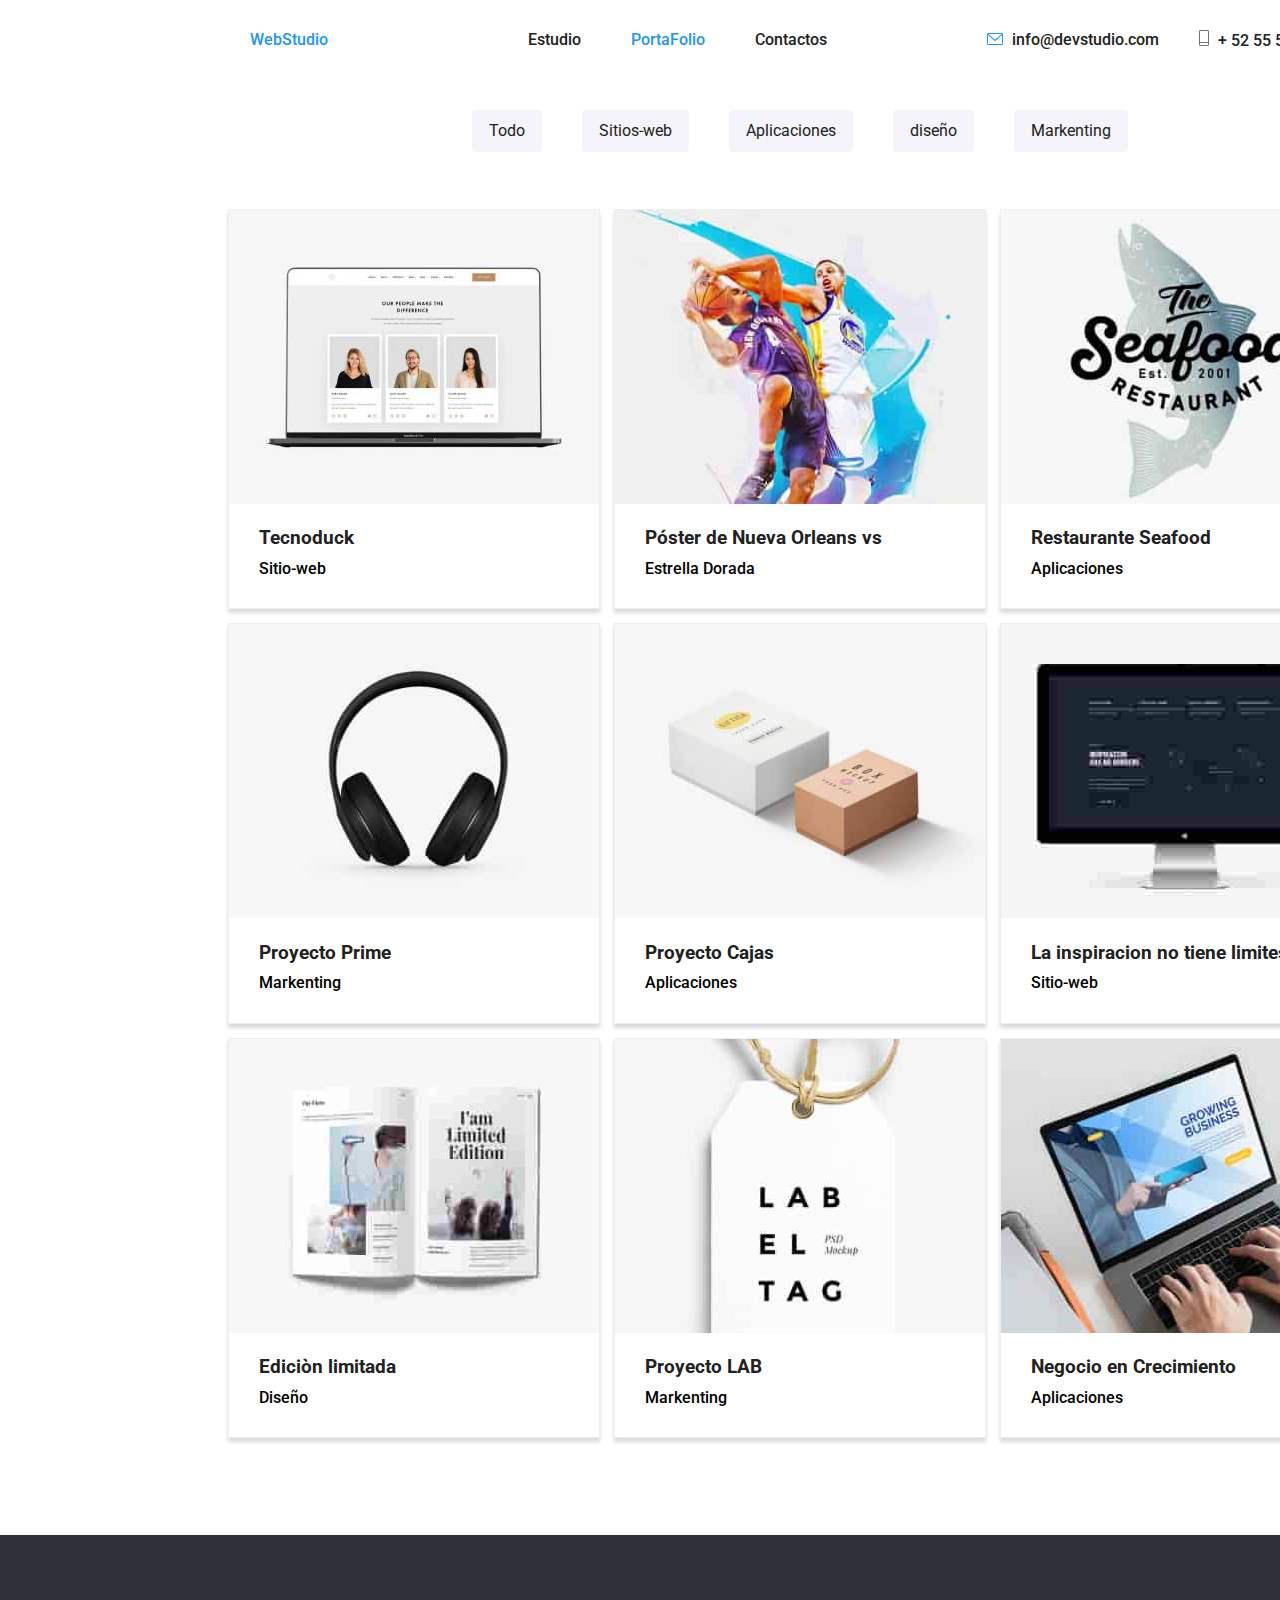
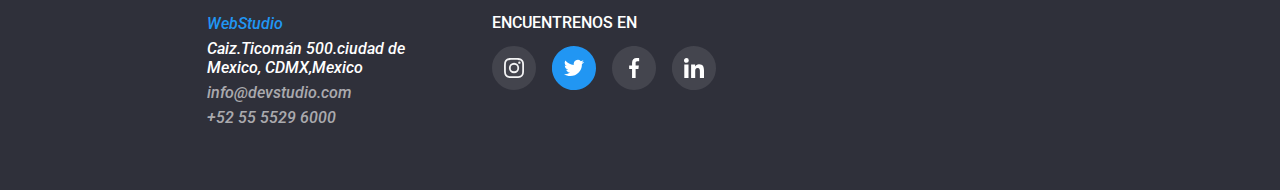
==== portafolio.html @ c7def394 "version 7" ====
<!DOCTYPE html>
<html lang="en">

<head>
  <meta charset="UTF-8">
  <meta http-equiv="X-UA-Compatible" content="IE=edge">
  <meta name="viewport" content="width=device-width, initial-scale=1.0">
  <link rel="stylesheet" href="css/moder-normalize.css">
  <link rel="stylesheet" href="css/styles.css">
  <link rel="stylesheet" href="css/styles-img.css">
  <link rel="stylesheet" href="css/footer.css">
  <title>Portafolio</title>
  <link rel="preconnect" href="https://fonts.googleapis.com">
  <link rel="preconnect" href="https://fonts.gstatic.com" crossorigin>
  <link href="https://fonts.googleapis.com/css2?family=Raleway:wght@700&display=swap" rel="stylesheet">
  <link href="https://fonts.googleapis.com/css2?family=Roboto:wght@400;500;700;900&display=swap" rel="stylesheet">
</head>

<body>
  <!-- email SVG -->
  <svg aria-hidden="true" style="position:absolute;width:0;height:0" xmlns="http://www.w3.org/2000/svg"
    overflow="hidden">
    <defs>
      <symbol id="email" width="16" height="12" viewBox="0 0 16 12">
        <path fill="#2196F3"
          d="M14.5 0h-13C.7 0 0 .7 0 1.5v9c0 .8.7 1.5 1.5 1.5h13c.8 0 1.5-.7 1.5-1.5v-9c0-.8-.7-1.5-1.5-1.5Zm0 1h.2L8 6.8 1.3 1h13.2Zm0 10h-13a.5.5 0 0 1-.5-.5V2.1l6.7 5.8a.5.5 0 0 0 .6 0L15 2v8.4c0 .3-.2.5-.5.5Z" />
      </symbol>
      <!-- cellphon  SVG -->
      <symbol id="cellphon" width="10" height="16" viewBox="0 0 10 16" fill="none" xmlns="http://www.w3.org/2000/svg">
        <path
          d="M8.5 0H1.5C0.672848 0 0 0.672848 0 1.5V14.5C0 15.3272 0.672848 16 1.5 16H8.5C9.32715 16 10 15.3272 10 14.5V1.5C10 0.672848 9.32715 0 8.5 0ZM1.5 1H8.5C8.77588 1 9 1.22412 9 1.5V12H1V1.5C1 1.22412 1.22412 1 1.5 1ZM8.5 15H1.5C1.22412 15 1 14.7759 1 14.5V13H9V14.5C9 14.7759 8.77588 15 8.5 15Z"
          fill="#757575" />
      </symbol>
    </defs>
  </svg>

  <header>
    <!-- logo -->
    <a href="index.html" class="logo"> WebStudio</a>
    <!-- menu -->
    <nav class="header-nav">
      <ul class="header-nav-ul">
        <li><a href="index.html" class="link"> Estudio</a></li>
        <li class="logo">
          <a href="portafolio.html" class="link">PortaFolio</a>
        </li>
        <li><a href="index.html" class="link"> Contactos</a></li>
      </ul>
    </nav>
    <!-- contactenos -->
    <ul class="header-nav-social">
      <!--email svg-->
      <li>
        <a class="link" href="mailto:info@devstudio.com">
          <svg class="icon-email">
            <use href="./images/icons.svg#email"></use>
          </svg>
          info@devstudio.com
        </a>
      </li>
      <!-- cellphon svg -->
      <li class="svg-padding ">
        <a href="mailto:info@devstudio.com" class="link ">
          <svg class="icon-cellphon">
            <use href="./images/icons.svg#cellphon"></use>
          </svg>
          + 52 55 5529 6000
        </a>
      </li>
    </ul>

  </header>
  <!--main content-->
  <main>
    <!--start section buttons-->
      <div>
      <ul class="section-buttons-ul">
        <li class="section-buttons-li">
          <button type="button" class="section-buttons buttons-li">
            Todo
          </button>
        </li>
        <li>
          <button type="button" class="section-buttons buttons-li">
            Sitios-web
          </button>
        </li>
        <li class="section-buttons-li">
          <button type="button" class="section-buttons buttons-li">
            Aplicaciones
          </button>
        </li>
        <li>
          <button type="button" class="section-buttons buttons-li">
            diseño
          </button>
        </li>
        <li class="section-buttons-li">
          <button type="button" class="section-buttons buttons-li">
            Markenting
          </button>
        </li>
      </ul>
    </div>
    <!-- end section buttons -->
    <div class="div-main-portafolio">
      <!-- start section one -->
      <section>
        <ul class="section-two-ul">
          <li class="section-two-li ">
            <img class="section-attentin-detail-img section-two-img" src="images/Tecnoduck.jpg"
              alt="images/Tecnoduck.jpg">
            <div class="footer-card-portafolio">
              <h3>Tecnoduck</h3>
              <p>Sitio-web</p>
            </div>
          </li>
          <li class="section-two-li">
            <img src="images/Post-Nueva-Orleans.jpg" alt="imagen  dos  A que nos dedicamos"
              class="section-attentin-detail-img section-two-img">
            <div class="footer-card-portafolio">
              <h3>Póster de Nueva Orleans vs</h3>
              <p>Estrella Dorada</p>
            </div>
          </li>
          <li class="section-two-li">
            <img src="images/Restaurante-seafood.jpg" alt="imagen  uno tres que nos dedicamos"
              class="section-attentin-detail-img section-two-img">
            <div class="footer-card-portafolio">
              <h3>Restaurante Seafood</h3>
              <p>Aplicaciones</p>
            </div>
          </li>
        </ul>
      </section>
      <!-- end  section  one -->
      <!-- start section two -->
      <section>
        <ul class="section-two-ul ">
          <li class="section-two-li">
            <img src="images/Proyecto-prime.jpg" alt="imagen  uno A que nos dedicamos "
              class="section-attentin-detail-img section-two-img">
            <div class="footer-card-portafolio">
              <h3>Proyecto Prime</h3>
              <p>Markenting</p>
            </div>
          </li>
          <li class="section-two-li">
            <img src="images/proyecto-Cajas.jpg" alt="imagen  dos  A que nos dedicamos"
              class="section-attentin-detail-img section-two-img">
            <div class="footer-card-portafolio">
              <h3>Proyecto Cajas </h3>
              <p>Aplicaciones</p>
            </div>
          </li>
          <li class="section-two-li">
            <img src="images/Inspiracion.jpg" alt="imagen  uno tres que nos dedicamos"
              class="section-attentin-detail-img section-two-img">
            <div class="footer-card-portafolio">
              <h3>La inspiracion no tiene limites</h3>
              <p>Sitio-web</p>
            </div>
          </li>
        </ul>
      </section>
      <!-- end  section all two-->

      <!-- start section three -->
      <section>
        <ul class="section-two-ul">
          <li class="section-two-li">
            <img src="images/Edicion-limitada.jpg" class="section-attentin-detail-img section-two-img"
              alt="imagen  uno A que nos dedicamos ">
            <div class="footer-card-portafolio">
              <h3>Ediciòn limitada</h3>
              <p>Diseño</p>
            </div>
          </li>
          <li class="section-two-li">
            <img src="images/proyecto-LAB.jpg" class="section-attentin-detail-img section-two-img"
              alt="imagen  dos  A que nos dedicamos">
            <div class="footer-card-portafolio">
              <h3>Proyecto LAB</h3>
              <p>Markenting</p>
            </div>
          </li>
          <li class="section-two-li">
            <img src="images/Negocio-Crecimiento.jpg" class="section-attentin-detail-img section-two-img"
              alt="imagen  uno tres que nos dedicamos">
            <div class="footer-card-portafolio">
              <h3>Negocio en Crecimiento</h3>
              <p>Aplicaciones</p>
            </div>
          </li>
        </ul>
      </section>
      <!-- end  section  three -->
    </div>
    <!--end div main-->
  </main>

  <!-- end  main content -->
  <!--  start footer  -->
  <footer>
    <div class="container  div-foot">
      <!-- logo  footer-->
      <div>
        <address>
          <ul class="footer-address-ul ">
          <li>
            <a href="index.html" class="logo footer-address-li"> WebStudio</a>
          </li>
            <li class="footer-address-li">
              <a href="#" class="footer-address-li-address">Caiz.Ticomán 500.ciudad de <br> Mexico, CDMX,Mexico</a>
            </li>
            <li class="footer-address-li">
              <a class="li-info-whatsapp" href="mailto:info@devstudio.com">info@devstudio.com</a>
            </li>
            <li class="footer-address-li">
              <a href="tel:+956548494598" class="li-info-whatsapp" >
                +52 55 5529 6000</a>
            </li>
          </ul>
        </address>
      </div>

      <!-- footer-social-networks -->
      <div class="div-foot-s-networks">
        <p class="footer-text footer-text-h">ENCUENTRENOS EN </p>
        <ul class="footer-social-networks-ul">
          <!-- instagram -->
          <li class="footer-img-sgv-li ">
            <a class="redes-footer-svg-hover:hover" href="#">
              <svg class="instragram-footer-svg">
                <use href="./images/icons.svg#instragam-footer"></use>
              </svg>
            </a>
          </li>
          <!-- twiter-->
          <li class="footer-img-sgv-li">
            <a href="#" class="redes-footer-svg-hover:hover">
              <svg class="instragram-footer-svg">
                <use href="./images/icons.svg#twiter-footer"></use>
              </svg>
            </a>
          </li>
          <!-- facebook-->
          <li class="footer-img-sgv-li">
            <a href="#" class="redes-footer-svg-hover:hover">
              <svg class="instragram-footer-svg">
                <use href="./images/icons.svg#facebook-footer"></use>
              </svg>
            </a>
          </li>
          <!-- linkedin-->
          <li class="footer-img-sgv-li">
            <a href="#" class="redes-footer-svg-hover:hover">
              <svg class="instragram-footer-svg ">
                <use href="./images/icons.svg#linkedin-footer"></use>
              </svg>
            </a>
          </li>
        </ul>
      </div>
    </div>

  </footer>
  <!-- endfooter -->
</body>

</html>
---- css/styles.css ----
/* Estos configuraciòn es para quitarle los espacios pòr defecto al navegador  */
* {
  margin: 0%;
  padding: 0%;
  box-sizing: border-box;
}

:root {
  --body-color: #e5e5e5;
  --main-color: #ffffff;
  --logo-color-text: #2196f3;
  --header-color: #ffffff;
  --texto-menu-color: #212121;
  --section-detalles-color: #2f303a;
  --h1-color-white: #ffffff;
  --section-attentin-text-color: #757575;
  --titulo-our-team: #212121;
  --footer-color-text1: #2f303a;
  --footer-color-text2: rgba(255, 255, 255, 0.6);
  --img-svg-details: #f5f4fa;
}

body {
  -webkit-text-size-adjust:auto;
  margin: auto;
  background-color: var(--body-color);
  background-color: var(--body-color);
  font-family: "Roboto", sans-serif;
  font-weight: 500;
}

main {
  margin: auto;
  background-color: var(--main-color);
  width: 1600px;
}

.container {
  margin: auto;
  width: 1200px;
  padding: 80px 0px 0px 0px;
}

/* class header  */
header {
  margin: auto;
  width: 1600px;
  height: 80px;
  background-color: var(--header-color);
  display: flex;
  align-items: center;
  justify-content: center;
}

header a {
  text-decoration: none;
  color: var(--texto-menu);
}

/* menu principal  */
.svg-padding {
  margin-left: 30px;
}
/* svg   contact nav  */
.icon-email {
  width: 16px;
  height: 12px;
  margin-right: 5px;
}

.icon-cellphon {
  width: 10px;
  height: 16px;
  margin-right: 5px;
}

.header-nav-ul {
  display: flex;
  align-items: center;
  padding-left: 150px;
  color: var(--texto-menu-color);
}
.header-nav-ul li {
  list-style: none;
  padding-left: 50px;
}
/* menu social */
.header-nav-social {
  display: flex;
  align-items: center;
  padding-left: 150px;
  color: var(--texto-menu-color);
  /* background-color: tomato; */
}
.header-nav-social LI {
  list-style: none;
  padding-left: 10px;
}

.logo {
  color: var(--logo-color-text);
  text-decoration: none;
}

/* color texto menu redes */
.text-color {
  color: var(--section-attentin-text-color);
}

/* pseudaclases de estado  */
.link:hover,
.link:focus {
  color: var(--logo-color-text);
}

.link:active {
  color: var(--logo-color-text);
}
.linkn:hover,
.linkn:hover:focus {
  background-color: hsl(0, 89%, 35%);
}

/* starts one section  solution  */

h2 {
  color: #212121;
  text-align: center;
}
.section-solution {
  margin: auto;
  width: 1600px;
  height: 600px;
  background-color: var(--section-detalles-color);
  background-image: url("../images/soluciones.jpg");
  color: var(--h1-color-white);
  text-align: center;
}

.h1-title {
  color: var(--h1-color-white);
  font-size: 44px;
  text-align: center;
  padding-top: 190px;
}

.button-main {
  background-color: #2196f3;
  color: var(--h1-color-white);
  width: 240px;
  height: 50px;
  border-radius: 4px;
  border: none;
  box-shadow: 0px 4px 4px rgba(0, 0, 0, 0.15);
  cursor: pointer;
  padding: 12px;
  margin-top: 20px;
}

.button-main:hover {
  background-color: #2174d4;
}
/*end  one section  solution  */

/* start two section attentin to detail */
h3 {
  color: var(--titulo-our-team);
  padding: 20px 0px 10px 0px;
}
.section-two {
  display: flex;
  align-items: center;
  justify-content: center;
  list-style: none;
}

.div-sect-two {
  width: 25%;
  height: 255px;
  margin: 5px;
}
.div-sect-two ul{
  list-style: none;
}

.img-SVG-detail {
  background-color: var(--img-svg-details);
  width: 98%;
  height: 120px;
  display: flex;
  align-items: center;
  justify-content: center;
  border-radius: 4px;
}

.div-sect-two > ul >li > p {
  color: var(--section-attentin-text-color);
  font-weight: 400px;
  font-size: 14px;
  line-height: 24px;
}
.div-sect-two:hover {
  background-color: whitesmoke;
  box-shadow: 0px 4px 4px rgba(143, 135, 135, 0.15);
}

.section-two-svg-hove:hover,
.section-two-svg-hove:focus {
  width: 170px;
  height: 81px;
  display: flex;
  align-items: center;
  justify-content: center;
  background-color: var(--header-color);
  border: 0px solid #757575;
  box-shadow: 0px 3px 1px rgba(0, 0, 0, 0.1), 0px 1px 2px rgba(0, 0, 0, 0.08),
    0px 2px 2px rgba(0, 0, 0, 0.12);
}

.img-SVG-detail:hover {
  background-color: whitesmoke;
  box-shadow: 0px 4px 4px rgba(143, 135, 135, 0.15);
}
.section-two-svg {
  width: 106px;
  height: 52.83px;
}

/* end two section attentin to detail */

/*--star three  section-we-are-dedicated -------------------------------*/
.title-dedicated {
  padding-bottom: 50px;
}

.section-three-ul {
  display: flex;
  flex-direction: row;
  align-items: center;
  justify-content: center;
  list-style: none;
  margin: 0px 13px 0px 13px;
}
.section-three-li {
  padding: 0px 18px 0px 18px;
}
.section-three-li:hover,
.section-three-li:focus {
  background-color: whitesmoke;
  border-radius: 4px;
  box-shadow: 0px 4px 4px rgba(143, 135, 135, 0.15);
}

/*----end  three  section-we-are-dedicated  ----------------*/

/* --- start four section-aour team ---- */
.title-our-team {
  margin: 50px 0px 50px 0px;
}
.section-our-team-ul {
  display: flex;
  align-items: center;
  justify-content: center;
  list-style: none;
  background-color: var(--h1-color-white);
}

/* .our-team{ */
.section-four {
  display: flex;
  flex-direction: column;
  align-items: center;
  justify-content: center;
  background-color: #f5f4fa;
}

.section-our-team {
  width: 1185px;
  display: flex;
  flex-direction: row;
  align-items: center;
  justify-content: center;
  background-color: var(--img-svg-details);
  padding-bottom: 50px;
}
.div-section-our-team {
  background-color: #f5ecec;
  text-align: center;
  margin: 15px;
}
.img-our-team {
  width: 270px;
  height: 260px;
}

/* start redes social  four  section our team   */

.card-hover-svg-all-section:hover,
.card-hover-svg-all-section:focus {
  background-color: rgb(169, 175, 175);
  border: 0px solid #757575;
  box-shadow: 0px 3px 3px rgba(129, 7, 7, 0.1), 0px 1px 2px rgba(0, 0, 0, 0.08),
    0px 2px 2px rgba(0, 0, 0, 0.12);
}

.section-our-team-ul-img-svg {
  display: flex;
  align-items: center;
  justify-content: center;
  background-color: var(--h1-color-white);
  padding-top: 8px;
}
.section-our-team-ul-img-svg li {
  list-style: none;
  margin: 10px;
  /* background-color: #757575; */
}

.instragram-sect-4 {
  width: 44px;
  height: 44px;
  background-color: white;
}

.twiter-sect-4 {
  background-color: white;
  width: 20px;
  height: 20px;
}

.facebook-sect-4 {
  background-color: white;
  width: 20px;
  height: 20px;
}

.linkedin-sect-4 {
  background-color: white;
  width: 20px;
  height: 20px;
}

/* end redes social  */

/* --- end  four section-aour team ---- */

/* --- start five section-aour team ---- */

.title-customer {
  color: var(--texto-menu-color);
  margin: 50px;
}
.customer {
  padding: 0px 0px 90px 0px;
}
.section-regular-customer {
  display: flex;
  align-items: center;
  justify-content: center;
  list-style: none;
}

.section-regular-customer-ul {
  display: flex;
  align-items: center;
  justify-content: center;
  list-style: none;
}
.section-regular-customer-li {
  width: 170px;
  height: 81px;
  display: flex;
  align-items: center;
  justify-content: center;
  background-color: var(--header-color);
  margin: 10px;
  border: 1px solid #757575;
}

/*start logo five section  regular customer */

.section-5-customer-svg {
  width: 106px;
  height: 52.83px;
}

.section-5-customer-svg-hover:hover,
.section-5-customer-svg-hover:focus {
  /* Width: 170px;
  Height: 81px; */
  display: flex;
  align-items: center;
  justify-content: center;
  background-color: white;
  box-shadow: 0px 3px 1px rgba(0, 0, 0, 0.1), 0px 1px 2px rgba(0, 0, 0, 0.08),
    0px 2px 2px rgba(0, 0, 0, 0.12);
}

/*end  logo  five section   regular customer  */

/* end   five section regular customer  */

/* --------------START STYLES PAGE FORTAFOLIO ------------------------------------------------------- */

/* ------start style page Portafolio -------------------------------------------------------------*/
.section-buttons-ul {
  /* background-color: yellow; */
  display: flex;
  /* permite que los elementos queden en fila */
  align-items: center;
  /* centra el menu de forma y */
  justify-content: center;
  /* central en contendo*/
  /* margin: 10px 0px 10px 0px; */
  padding: 30px 60px 0px 60px;
  font-size: 14px;
  line-height: 24px;
}

.section-buttons-ul li {
  list-style: none;
  /* quita las puntico a lo li */
  display: inline-block;
  /* coloca el menu el horizontal */
  margin: 0px 20px 0px 20px;
}

.section-buttons {
  background-color: #f5f4fa;
  color: var(--titulo-our-team);
  font-size: 16px;
  line-height: 26px;
  border: none;
  border-radius: 4px;
  padding: 8px 17px 8px 17px;
}

/* ----pseudaclases buttons -----------------------*/
/* .link {color: var(--texto-menu-color);} */
/* pseudaclases de estado  */
.buttons-li:hover,
.buttons-li:focus {
  background-color: var(--logo-color-text);
  box-shadow: 0px 3px 1px rgba(0, 0, 0, 0.1), 0px 1px 2px rgba(0, 0, 0, 0.08),
    0px 2px 2px rgba(0, 0, 0, 0.12);
  border-radius: 4px;
  color: var(--h1-color-white);
}

.link:active {
  color: var(--logo-color-text);
}

/* .link:visited {
  color: var(--logo-color-text);
} */

/* ----------start secction  one -two -three ----- */

.div-main-portafolio {
  padding-top: 50px;
  padding-bottom: 90px;
}

.section-two-ul {
  display: flex;
  /* permite que los elementos queden en fila */
  align-items: center;
  /* centra el menu de forma y */
  justify-content: center;
  /* central en contendo*/
  list-style: none;
}

.section-two-li {
  display: inline-block;
  /* quita los . (punto al elemento LI */
  text-align: justify;
  background-color: #ffffff;
  box-shadow: 0px 4px 4px rgba(0, 0, 0, 0.15);
  margin: 7px;
  border: 1px solid #eeeeee;
}

.section-two-img {
  width: 370px;
  height: 294px;
}

.section-two-li:hover,
.section-two-img:hover {
  background-color: whitesmoke;
}

.section-two-li > p {
  color: var(--section-attentin-text-color);
}
/* margin del titulo y texto de las card */
.footer-card-portafolio {
  margin-left: 30px;
  margin-bottom: 30px;
}

/* -------------end------------------------- */

/* ---------start footer   ------------------------------------------------------------------------ */
footer {
  margin: auto;
  margin-top: 0; 
  height: 255px;
  width: 1600px;
  background-color: var(--footer-color-text1);
}
.footer-address-ul {
  list-style: none;
}

.footer-address-li {
  list-style: none;
  text-decoration: none;
  margin: 7px;
}

.footer-address-li-address {
  color: var(--h1-color-white);
}

.footer-address-li > a {
  text-decoration: none;

}

.li-info-whatsapp {
  color: rgba(255, 255, 255, 0.6);
}

.footer-address-li > a:hover,
.footer-address-li > a:focus {
  color: var(--logo-color-text);
}

.footer-address-li:active {
  color: var(--logo-color-text);
}

.footer-social-networks-ul {
  display: flex;
  flex-direction: row;
  margin-left: 80px;
  list-style: none;
}

.footer-text {
  color: var(--h1-color-white);
  line-height: 16.41px;
  margin-left: 80px;
}

.footer-text-h:hover,
.footer-text-h:focus {
  color: var(--logo-color-text);
}

.footer-img-sgv-li {
  display: flex;
  align-items: center;
  justify-content: center;
  margin-top: 15px;
  padding-right: 16px;
}

/* start  redes social - footer  */
.redes-footer-svg-hover:hover,
.redes-footer-svg-hover:focus {
  width: 44px;
  height: 44px;
  display: flex;
  align-items: center;
  justify-content: center;
  background-color: white;
  box-shadow: 0px 3px 1px rgba(0, 0, 0, 0.1), 0px 1px 2px rgba(0, 0, 0, 0.08),
    0px 2px 2px rgba(0, 0, 0, 0.12);
}

.instragram-footer-svg {
  width: 44px;
  height: 44px;
}

.div-foot{
  display: flex;
  flex-direction: row;

}
/* end redes social - footer  */

/* ---------end  footer   --------------- */
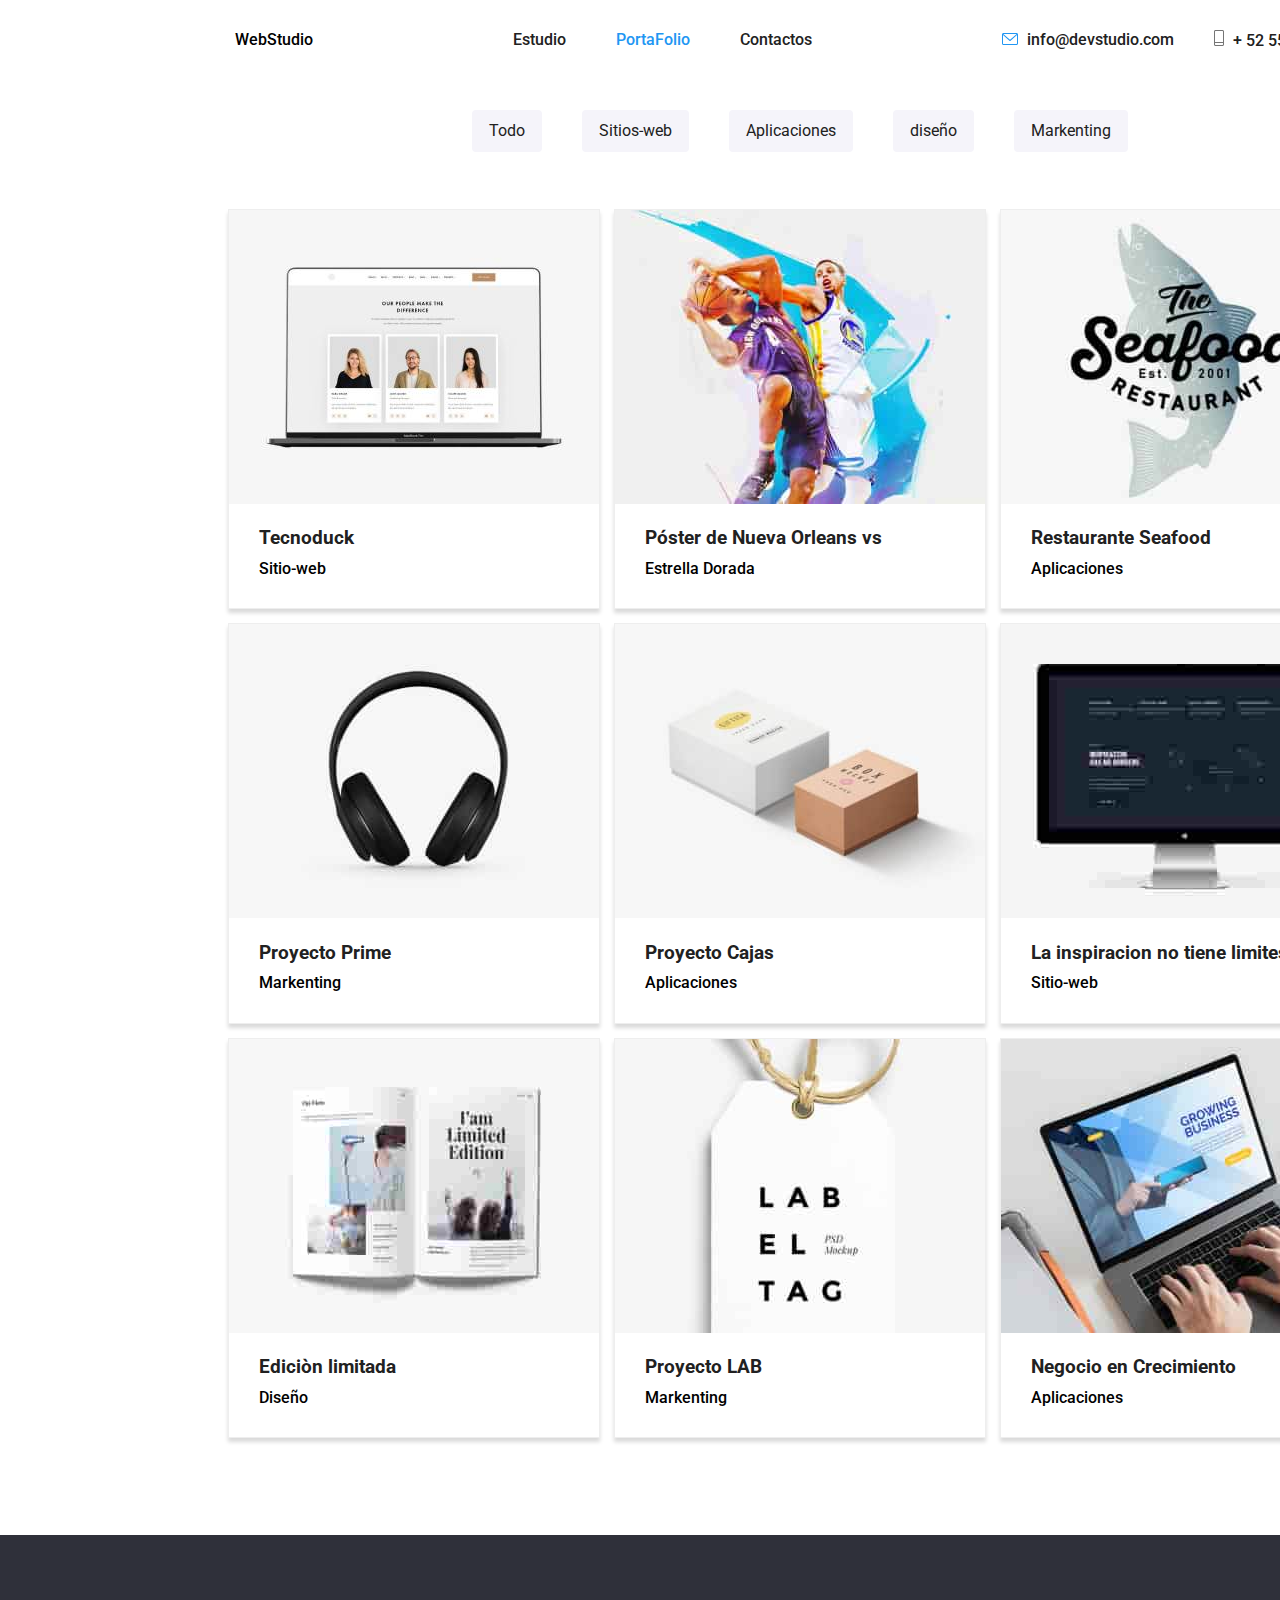
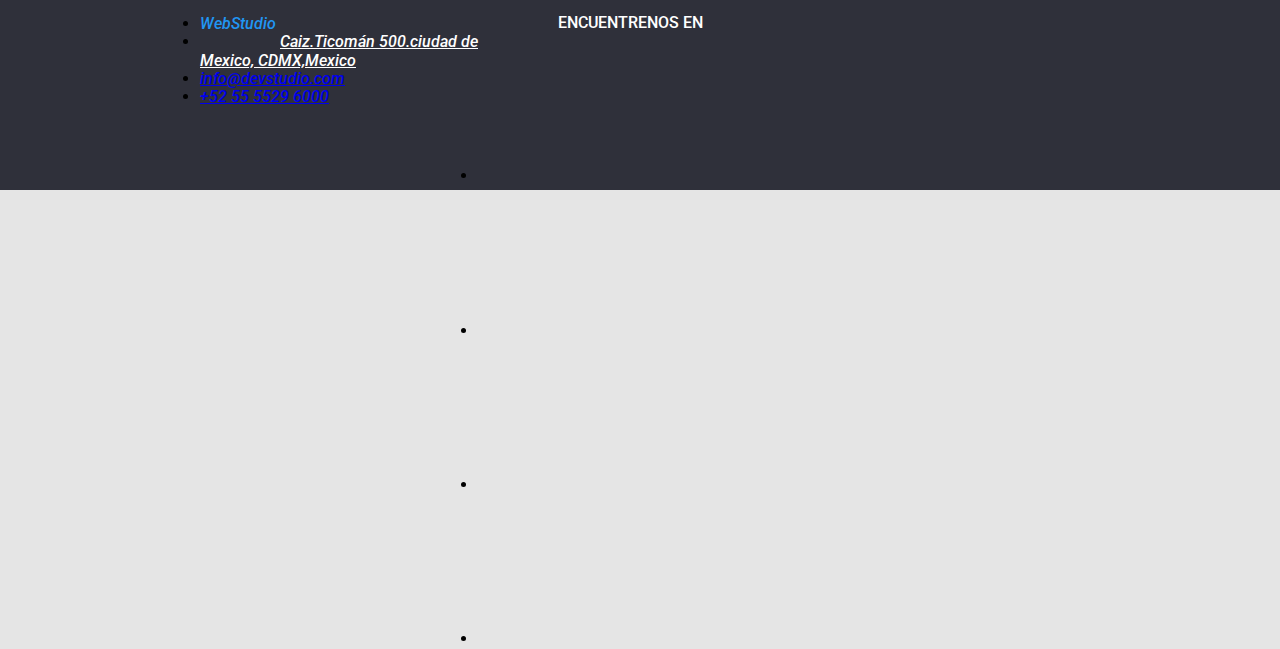
==== commit caca0202: "Update portafolio.html" ====
--- a/portafolio.html
+++ b/portafolio.html
@@ -1,74 +1,52 @@
 <!DOCTYPE html>
 <html lang="en">
-
 <head>
   <meta charset="UTF-8">
   <meta http-equiv="X-UA-Compatible" content="IE=edge">
   <meta name="viewport" content="width=device-width, initial-scale=1.0">
   <link rel="stylesheet" href="css/moder-normalize.css">
   <link rel="stylesheet" href="css/styles.css">
-  <link rel="stylesheet" href="css/styles-img.css">
-  <link rel="stylesheet" href="css/footer.css">
   <title>Portafolio</title>
   <link rel="preconnect" href="https://fonts.googleapis.com">
   <link rel="preconnect" href="https://fonts.gstatic.com" crossorigin>
   <link href="https://fonts.googleapis.com/css2?family=Raleway:wght@700&display=swap" rel="stylesheet">
   <link href="https://fonts.googleapis.com/css2?family=Roboto:wght@400;500;700;900&display=swap" rel="stylesheet">
 </head>
-
 <body>
-  <!-- email SVG -->
-  <svg aria-hidden="true" style="position:absolute;width:0;height:0" xmlns="http://www.w3.org/2000/svg"
-    overflow="hidden">
-    <defs>
-      <symbol id="email" width="16" height="12" viewBox="0 0 16 12">
-        <path fill="#2196F3"
-          d="M14.5 0h-13C.7 0 0 .7 0 1.5v9c0 .8.7 1.5 1.5 1.5h13c.8 0 1.5-.7 1.5-1.5v-9c0-.8-.7-1.5-1.5-1.5Zm0 1h.2L8 6.8 1.3 1h13.2Zm0 10h-13a.5.5 0 0 1-.5-.5V2.1l6.7 5.8a.5.5 0 0 0 .6 0L15 2v8.4c0 .3-.2.5-.5.5Z" />
-      </symbol>
-      <!-- cellphon  SVG -->
-      <symbol id="cellphon" width="10" height="16" viewBox="0 0 10 16" fill="none" xmlns="http://www.w3.org/2000/svg">
-        <path
-          d="M8.5 0H1.5C0.672848 0 0 0.672848 0 1.5V14.5C0 15.3272 0.672848 16 1.5 16H8.5C9.32715 16 10 15.3272 10 14.5V1.5C10 0.672848 9.32715 0 8.5 0ZM1.5 1H8.5C8.77588 1 9 1.22412 9 1.5V12H1V1.5C1 1.22412 1.22412 1 1.5 1ZM8.5 15H1.5C1.22412 15 1 14.7759 1 14.5V13H9V14.5C9 14.7759 8.77588 15 8.5 15Z"
-          fill="#757575" />
-      </symbol>
-    </defs>
-  </svg>
-
   <header>
     <!-- logo -->
-    <a href="index.html" class="logo"> WebStudio</a>
+    <a href="index.html"> WebStudio</a>
     <!-- menu -->
     <nav class="header-nav">
       <ul class="header-nav-ul">
         <li><a href="index.html" class="link"> Estudio</a></li>
-        <li class="logo">
-          <a href="portafolio.html" class="link">PortaFolio</a>
+        <li>
+          <a href="portafolio.html" class=" logo link">PortaFolio</a>
         </li>
         <li><a href="index.html" class="link"> Contactos</a></li>
       </ul>
     </nav>
     <!-- contactenos -->
     <ul class="header-nav-social">
-      <!--email svg-->
-      <li>
-        <a class="link" href="mailto:info@devstudio.com">
-          <svg class="icon-email">
-            <use href="./images/icons.svg#email"></use>
-          </svg>
-          info@devstudio.com
-        </a>
+      <!-- email svg -->
+      <li class="svg-padding ">
+          <a class="link" href="mailto:info@devstudio.com">
+            <svg class="icon-email">
+              <use xlink:href="../images/icons.svg#email"></use>
+            </svg>
+            info@devstudio.com
+          </a>
       </li>
       <!-- cellphon svg -->
       <li class="svg-padding ">
         <a href="mailto:info@devstudio.com" class="link ">
           <svg class="icon-cellphon">
-            <use href="./images/icons.svg#cellphon"></use>
+          <use xlink:href="../images/icons.svg#cellphon"></use>
           </svg>
           + 52 55 5529 6000
         </a>
       </li>
     </ul>
-
   </header>
   <!--main content-->
   <main>
@@ -164,7 +142,6 @@
         </ul>
       </section>
       <!-- end  section all two-->
-
       <!-- start section three -->
       <section>
         <ul class="section-two-ul">
@@ -198,74 +175,69 @@
     </div>
     <!--end div main-->
   </main>
-
   <!-- end  main content -->
   <!--  start footer  -->
   <footer>
-    <div class="container  div-foot">
-      <!-- logo  footer-->
+    <div class="container div-foot ">
       <div>
         <address>
-          <ul class="footer-address-ul ">
-          <li>
-            <a href="index.html" class="logo footer-address-li"> WebStudio</a>
-          </li>
-            <li class="footer-address-li">
-              <a href="#" class="footer-address-li-address">Caiz.Ticomán 500.ciudad de <br> Mexico, CDMX,Mexico</a>
-            </li>
-            <li class="footer-address-li">
-              <a class="li-info-whatsapp" href="mailto:info@devstudio.com">info@devstudio.com</a>
-            </li>
-            <li class="footer-address-li">
-              <a href="tel:+956548494598" class="li-info-whatsapp" >
+          <ul class="footer-ul">
+            <li>
+              <a href="index.html" class="logo "> WebStudio</a>
+            </li>
+            <li class="">
+              <a href="#" class="footer-text">Caiz.Ticomán 500.ciudad de <br> Mexico, CDMX,Mexico</a>
+            </li>
+            <li class="">
+              <a class="footer-info-whatsapp" href="mailto:info@devstudio.com">info@devstudio.com</a>
+            </li>
+            <li class="">
+              <a href="tel:+956548494598" class="footer-info-whatsapp">
                 +52 55 5529 6000</a>
             </li>
           </ul>
         </address>
       </div>
-
       <!-- footer-social-networks -->
-      <div class="div-foot-s-networks">
-        <p class="footer-text footer-text-h">ENCUENTRENOS EN </p>
-        <ul class="footer-social-networks-ul">
+      <div class="div-foot-svg">
+        <p class="footer-text ">ENCUENTRENOS EN </p>
+        <ul class="footer-ul footer-ul-svg ">
           <!-- instagram -->
-          <li class="footer-img-sgv-li ">
-            <a class="redes-footer-svg-hover:hover" href="#">
-              <svg class="instragram-footer-svg">
-                <use href="./images/icons.svg#instragam-footer"></use>
+          <li class=" ">
+            <a class="" href="#">
+              <svg class="footer-svg">
+                <use xlink:href="../images/icons.svg#instagramF"></use>
               </svg>
             </a>
           </li>
           <!-- twiter-->
-          <li class="footer-img-sgv-li">
-            <a href="#" class="redes-footer-svg-hover:hover">
-              <svg class="instragram-footer-svg">
-                <use href="./images/icons.svg#twiter-footer"></use>
+          <li class="">
+            <a class="" href="#">
+              <svg class="footer-svg">
+                <use xlink:href="../images/icons.svg#twiterF"></use>
               </svg>
             </a>
           </li>
           <!-- facebook-->
-          <li class="footer-img-sgv-li">
-            <a href="#" class="redes-footer-svg-hover:hover">
-              <svg class="instragram-footer-svg">
-                <use href="./images/icons.svg#facebook-footer"></use>
+          <li class="">
+            <a class="" href="#">
+              <svg class="footer-svg">
+                <use xlink:href="../images/icons.svg#facebookF"></use>
               </svg>
             </a>
           </li>
           <!-- linkedin-->
-          <li class="footer-img-sgv-li">
-            <a href="#" class="redes-footer-svg-hover:hover">
-              <svg class="instragram-footer-svg ">
-                <use href="./images/icons.svg#linkedin-footer"></use>
+          <li class="">
+            <a class="" href="#">
+              <svg class="footer-svg">
+                <use xlink:href="../images/icons.svg#linkedindF"></use>
               </svg>
             </a>
           </li>
         </ul>
       </div>
     </div>
-
   </footer>
   <!-- endfooter -->
 </body>
-
-</html>+</html>
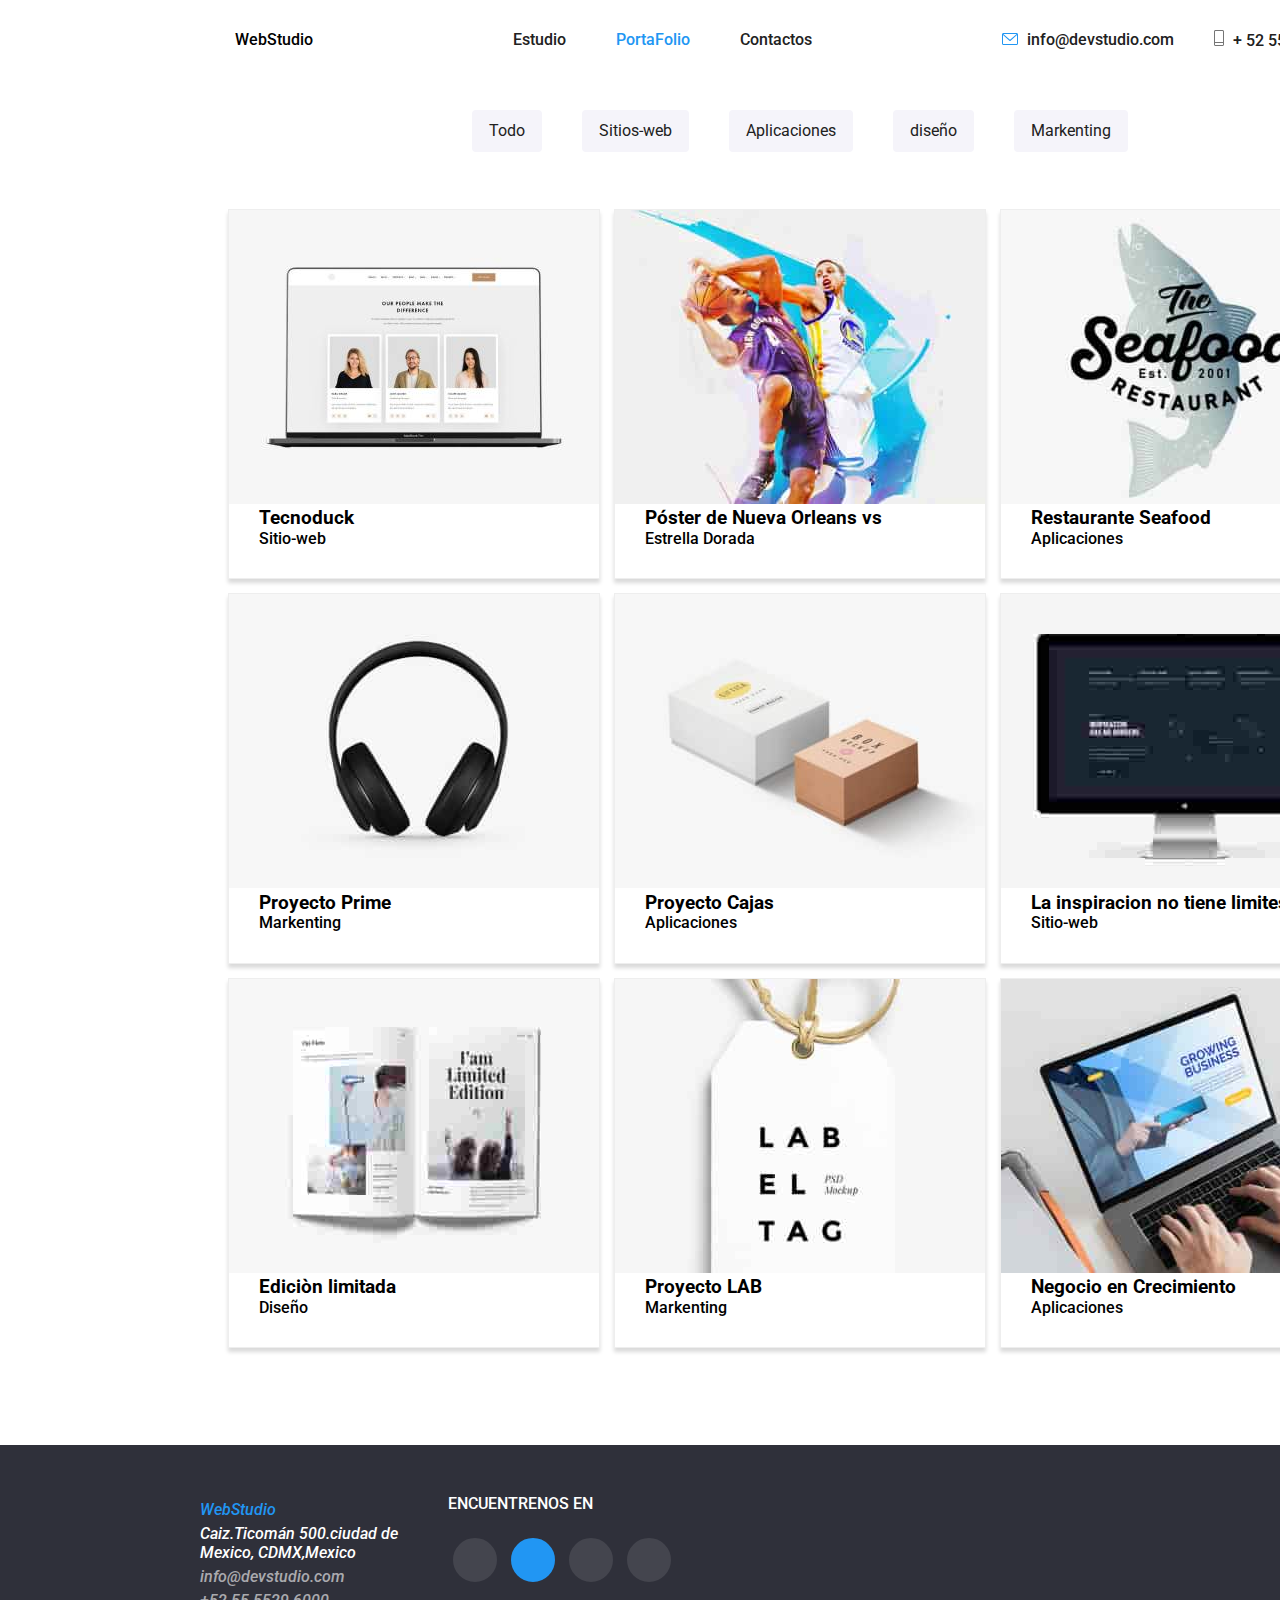
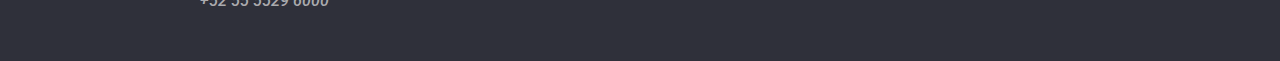
==== commit 140054a8: "Update portafolio.html" ====
--- a/portafolio.html
+++ b/portafolio.html
@@ -32,7 +32,7 @@
       <li class="svg-padding ">
           <a class="link" href="mailto:info@devstudio.com">
             <svg class="icon-email">
-              <use xlink:href="../images/icons.svg#email"></use>
+              <use xlink:href="/images/icons.svg#email"></use>
             </svg>
             info@devstudio.com
           </a>
@@ -41,7 +41,7 @@
       <li class="svg-padding ">
         <a href="mailto:info@devstudio.com" class="link ">
           <svg class="icon-cellphon">
-          <use xlink:href="../images/icons.svg#cellphon"></use>
+          <use xlink:href="/images/icons.svg#cellphon"></use>
           </svg>
           + 52 55 5529 6000
         </a>
@@ -176,7 +176,7 @@
     <!--end div main-->
   </main>
   <!-- end  main content -->
-  <!--  start footer  -->
+  <!--   start footer   -->
   <footer>
     <div class="container div-foot ">
       <div>
@@ -206,7 +206,7 @@
           <li class=" ">
             <a class="" href="#">
               <svg class="footer-svg">
-                <use xlink:href="../images/icons.svg#instagramF"></use>
+                <use xlink:href="/images/icons.svg#instagramF"></use>
               </svg>
             </a>
           </li>
@@ -214,7 +214,7 @@
           <li class="">
             <a class="" href="#">
               <svg class="footer-svg">
-                <use xlink:href="../images/icons.svg#twiterF"></use>
+                <use xlink:href="/images/icons.svg#twiterF"></use>
               </svg>
             </a>
           </li>
@@ -222,7 +222,7 @@
           <li class="">
             <a class="" href="#">
               <svg class="footer-svg">
-                <use xlink:href="../images/icons.svg#facebookF"></use>
+                <use xlink:href="/images/icons.svg#facebookF"></use>
               </svg>
             </a>
           </li>
@@ -230,7 +230,7 @@
           <li class="">
             <a class="" href="#">
               <svg class="footer-svg">
-                <use xlink:href="../images/icons.svg#linkedindF"></use>
+                <use xlink:href="/images/icons.svg#linkedindF"></use>
               </svg>
             </a>
           </li>
--- a/css/styles.css
+++ b/css/styles.css
@@ -4,7 +4,6 @@
   padding: 0%;
   box-sizing: border-box;
 }
-
 :root {
   --body-color: #e5e5e5;
   --main-color: #ffffff;
@@ -34,13 +33,10 @@
   background-color: var(--main-color);
   width: 1600px;
 }
-
 .container {
   margin: auto;
   width: 1200px;
-  padding: 80px 0px 0px 0px;
-}
-
+}
 /* class header  */
 header {
   margin: auto;
@@ -51,12 +47,10 @@
   align-items: center;
   justify-content: center;
 }
-
 header a {
   text-decoration: none;
   color: var(--texto-menu);
 }
-
 /* menu principal  */
 .svg-padding {
   margin-left: 30px;
@@ -73,7 +67,6 @@
   height: 16px;
   margin-right: 5px;
 }
-
 .header-nav-ul {
   display: flex;
   align-items: center;
@@ -90,7 +83,6 @@
   align-items: center;
   padding-left: 150px;
   color: var(--texto-menu-color);
-  /* background-color: tomato; */
 }
 .header-nav-social LI {
   list-style: none;
@@ -101,12 +93,10 @@
   color: var(--logo-color-text);
   text-decoration: none;
 }
-
 /* color texto menu redes */
 .text-color {
   color: var(--section-attentin-text-color);
 }
-
 /* pseudaclases de estado  */
 .link:hover,
 .link:focus {
@@ -120,7 +110,6 @@
 .linkn:hover:focus {
   background-color: hsl(0, 89%, 35%);
 }
-
 /* starts one section  solution  */
 
 h2 {
@@ -132,11 +121,11 @@
   width: 1600px;
   height: 600px;
   background-color: var(--section-detalles-color);
-  background-image: url("../images/soluciones.jpg");
+  background-image:linear-gradient(to right,
+  rgba(47, 48, 58, 0.4), rgba(47, 48, 58, 0.4)), url('../images/soluciones.jpg');
   color: var(--h1-color-white);
   text-align: center;
 }
-
 .h1-title {
   color: var(--h1-color-white);
   font-size: 44px;
@@ -157,76 +146,60 @@
   margin-top: 20px;
 }
 
-.button-main:hover {
+.button-main:hover, 
+.button-main:focus{
   background-color: #2174d4;
 }
+.button-main:active {
+  background-color: #2174d4;
+}
 /*end  one section  solution  */
-
-/* start two section attentin to detail */
-h3 {
-  color: var(--titulo-our-team);
-  padding: 20px 0px 10px 0px;
-}
-.section-two {
-  display: flex;
-  align-items: center;
-  justify-content: center;
-  list-style: none;
-}
-
-.div-sect-two {
-  width: 25%;
-  height: 255px;
-  margin: 5px;
-}
-.div-sect-two ul{
-  list-style: none;
-}
-
-.img-SVG-detail {
-  background-color: var(--img-svg-details);
-  width: 98%;
-  height: 120px;
-  display: flex;
-  align-items: center;
-  justify-content: center;
-  border-radius: 4px;
-}
-
-.div-sect-two > ul >li > p {
+.section{
+  padding-top: 94px;
+  padding-bottom: 94px;
+}
+/*---------start two section attentin to detail --------------------------------------------------*/
+.title-sect-two{
+  text-align: left;
+  padding-bottom: 20px;
+}
+.sect-two-p{
+  width: 270px;
   color: var(--section-attentin-text-color);
-  font-weight: 400px;
+  text-align: left;
+  font-weight: 400;
   font-size: 14px;
   line-height: 24px;
-}
-.div-sect-two:hover {
-  background-color: whitesmoke;
-  box-shadow: 0px 4px 4px rgba(143, 135, 135, 0.15);
-}
-
-.section-two-svg-hove:hover,
-.section-two-svg-hove:focus {
-  width: 170px;
-  height: 81px;
-  display: flex;
+  padding-top: 10px; 
+}
+.sect-two{
+  width: 1170px;  
+  padding-top: 94px;
+}
+.sect-two-ul{
+  display: flex;
+  flex-direction: row;
   align-items: center;
   justify-content: center;
-  background-color: var(--header-color);
-  border: 0px solid #757575;
-  box-shadow: 0px 3px 1px rgba(0, 0, 0, 0.1), 0px 1px 2px rgba(0, 0, 0, 0.08),
-    0px 2px 2px rgba(0, 0, 0, 0.12);
-}
-
-.img-SVG-detail:hover {
-  background-color: whitesmoke;
-  box-shadow: 0px 4px 4px rgba(143, 135, 135, 0.15);
-}
-.section-two-svg {
-  width: 106px;
-  height: 52.83px;
-}
-
-/* end two section attentin to detail */
+}
+.sect-two-ul  li {
+  list-style: none;
+  }
+  .sect-two-ul a {
+    text-decoration: none;
+  }
+.sect-two-li {
+  width: 270px;
+  height: 280px;
+  margin: 12px;
+}
+.sect-two-li:hover,
+.sect-two-li:focus{
+  background-color: #ffffff; 
+  box-shadow: 0px 4px 4px rgba(255, 255, 255, 0.7);
+  border-radius: 4px;
+}
+/* ------------end two section attentin to detail----------------------- */
 
 /*--star three  section-we-are-dedicated -------------------------------*/
 .title-dedicated {
@@ -244,177 +217,119 @@
 .section-three-li {
   padding: 0px 18px 0px 18px;
 }
-.section-three-li:hover,
-.section-three-li:focus {
-  background-color: whitesmoke;
-  border-radius: 4px;
-  box-shadow: 0px 4px 4px rgba(143, 135, 135, 0.15);
-}
-
-/*----end  three  section-we-are-dedicated  ----------------*/
-
-/* --- start four section-aour team ---- */
-.title-our-team {
-  margin: 50px 0px 50px 0px;
-}
-.section-our-team-ul {
-  display: flex;
+.sec-3-li:hover,
+.sect-3-li:focus{
+  box-shadow: 0px 3px 3px rgba(129, 7, 7, 0.1), 0px 1px 2px rgba(0, 0, 0, 0.08),
+  0px 2px 2px rgba(0, 0, 0, 0.12);
+
+}
+/*------------end  three  section-we-are-dedicated  -------------------------------------*/
+
+/* --- start four section-aour team ---- ---------------------------------*/
+.title-sect-4{
+  padding-top: 60px;
+  padding-bottom:40px;
+}
+.sec-four-color{
+  width: 1600px;
+  background-color:var(--img-svg-details);
+}
+.sect-div-4-main{
+  display: flex;
+  flex-direction: row;
   align-items: center;
   justify-content: center;
-  list-style: none;
-  background-color: var(--h1-color-white);
-}
-
-/* .our-team{ */
-.section-four {
-  display: flex;
-  flex-direction: column;
-  align-items: center;
-  justify-content: center;
-  background-color: #f5f4fa;
-}
-
-.section-our-team {
-  width: 1185px;
-  display: flex;
-  flex-direction: row;
-  align-items: center;
-  justify-content: center;
-  background-color: var(--img-svg-details);
-  padding-bottom: 50px;
-}
-.div-section-our-team {
-  background-color: #f5ecec;
-  text-align: center;
-  margin: 15px;
+}
+.sect-four-our-team-ul {
+  text-align: center;
+  padding: 10px;
+}
+.text-esct-4{
+  text-align: center;
+  color: var(--section-attentin-text-color);
+   padding-bottom: 10px; 
+}
+.sect-four-our-team-ul li {
+  display:inline;
+}
+.sect-four-our-team-ul > li a {
+  text-decoration: none; 
 }
 .img-our-team {
   width: 270px;
   height: 260px;
 }
-
-/* start redes social  four  section our team   */
-
-.card-hover-svg-all-section:hover,
-.card-hover-svg-all-section:focus {
-  background-color: rgb(169, 175, 175);
+/*hover  */
+.sect-4-card:hover,
+.sect-4-card:focus {
+  background-color: whitesmoke;
   border: 0px solid #757575;
   box-shadow: 0px 3px 3px rgba(129, 7, 7, 0.1), 0px 1px 2px rgba(0, 0, 0, 0.08),
-    0px 2px 2px rgba(0, 0, 0, 0.12);
-}
-
-.section-our-team-ul-img-svg {
-  display: flex;
-  align-items: center;
-  justify-content: center;
-  background-color: var(--h1-color-white);
-  padding-top: 8px;
-}
-.section-our-team-ul-img-svg li {
-  list-style: none;
-  margin: 10px;
-  /* background-color: #757575; */
-}
-
-.instragram-sect-4 {
+  0px 2px 2px rgba(0, 0, 0, 0.12);
+  border-radius: 4px;
+}
+/* images SVG network  */
+.sect-4-instragram-svg {
   width: 44px;
   height: 44px;
-  background-color: white;
-}
-
-.twiter-sect-4 {
-  background-color: white;
+  margin-right: 10px;
+}
+.sect-4-tw-fb-link-svg {
   width: 20px;
   height: 20px;
-}
-
-.facebook-sect-4 {
-  background-color: white;
-  width: 20px;
-  height: 20px;
-}
-
-.linkedin-sect-4 {
-  background-color: white;
-  width: 20px;
-  height: 20px;
-}
-
-/* end redes social  */
-
-/* --- end  four section-aour team ---- */
-
-/* --- start five section-aour team ---- */
-
-.title-customer {
-  color: var(--texto-menu-color);
-  margin: 50px;
-}
-.customer {
-  padding: 0px 0px 90px 0px;
-}
-.section-regular-customer {
-  display: flex;
-  align-items: center;
-  justify-content: center;
-  list-style: none;
-}
-
-.section-regular-customer-ul {
-  display: flex;
-  align-items: center;
-  justify-content: center;
-  list-style: none;
-}
-.section-regular-customer-li {
-  width: 170px;
-  height: 81px;
-  display: flex;
-  align-items: center;
-  justify-content: center;
+  text-align: center;
+  margin: 10px;
+}
+/* ---end four section-aour team ---- ---------------------------------*/
+
+/* ---start  section 5   regular customer ---- ---------------------------------*/
+.sect-5-color{
   background-color: var(--header-color);
+  border: solid 2px;
+}
+.sect-5-customer-ul {
+display: flex;
+align-items: center;
+justify-content: center;
+list-style: none;
+margin: 40px;
+}
+.sect-5-customer-ul li{
+  margin: 13px;
+}
+.sect-5-li {
+  text-align: center;
+  width:170px;
+  height:81px;
   margin: 10px;
-  border: 1px solid #757575;
-}
-
-/*start logo five section  regular customer */
-
-.section-5-customer-svg {
-  width: 106px;
-  height: 52.83px;
-}
-
-.section-5-customer-svg-hover:hover,
-.section-5-customer-svg-hover:focus {
-  /* Width: 170px;
-  Height: 81px; */
-  display: flex;
-  align-items: center;
-  justify-content: center;
-  background-color: white;
-  box-shadow: 0px 3px 1px rgba(0, 0, 0, 0.1), 0px 1px 2px rgba(0, 0, 0, 0.08),
-    0px 2px 2px rgba(0, 0, 0, 0.12);
-}
-
-/*end  logo  five section   regular customer  */
-
-/* end   five section regular customer  */
+}
+.sect-5-svg{
+  text-align: center;
+  width:170px;
+  height:81px;
+}
+/*hover  */
+.sect-5-hover:hover,
+.sect-5-hover:focus {
+  background-color: whitesmoke;
+  border: 0px solid white;
+  box-shadow: 0px 3px 3px rgba(227, 222, 222, 0.1), 0px 1px 2px rgba(0, 0, 0, 0.08),
+  0px 2px 2px rgba(228, 223, 223, 0.12);
+  border-radius: 4px;
+}
+/* ---end  section 5   regular customer ---- ---------------------------------*/
+
 
 /* --------------START STYLES PAGE FORTAFOLIO ------------------------------------------------------- */
 
 /* ------start style page Portafolio -------------------------------------------------------------*/
 .section-buttons-ul {
-  /* background-color: yellow; */
-  display: flex;
-  /* permite que los elementos queden en fila */
-  align-items: center;
-  /* centra el menu de forma y */
-  justify-content: center;
-  /* central en contendo*/
-  /* margin: 10px 0px 10px 0px; */
-  padding: 30px 60px 0px 60px;
-  font-size: 14px;
-  line-height: 24px;
+display: flex;
+align-items: center;
+justify-content: center;
+padding: 30px 60px 0px 60px;
+font-size: 14px;
+line-height: 24px;
 }
 
 .section-buttons-ul li {
@@ -434,10 +349,7 @@
   border-radius: 4px;
   padding: 8px 17px 8px 17px;
 }
-
 /* ----pseudaclases buttons -----------------------*/
-/* .link {color: var(--texto-menu-color);} */
-/* pseudaclases de estado  */
 .buttons-li:hover,
 .buttons-li:focus {
   background-color: var(--logo-color-text);
@@ -446,18 +358,14 @@
   border-radius: 4px;
   color: var(--h1-color-white);
 }
-
 .link:active {
   color: var(--logo-color-text);
 }
-
-/* .link:visited {
-  color: var(--logo-color-text);
-} */
-
 /* ----------start secction  one -two -three ----- */
 
 .div-main-portafolio {
+  margin: auto;
+  width: 1200px;
   padding-top: 50px;
   padding-bottom: 90px;
 }
@@ -481,17 +389,14 @@
   margin: 7px;
   border: 1px solid #eeeeee;
 }
-
 .section-two-img {
   width: 370px;
   height: 294px;
 }
-
 .section-two-li:hover,
 .section-two-img:hover {
   background-color: whitesmoke;
 }
-
 .section-two-li > p {
   color: var(--section-attentin-text-color);
 }
@@ -500,98 +405,57 @@
   margin-left: 30px;
   margin-bottom: 30px;
 }
-
-/* -------------end------------------------- */
+/* -------------end- portafolio---------------------------------------------------------------------------- */
 
 /* ---------start footer   ------------------------------------------------------------------------ */
 footer {
   margin: auto;
-  margin-top: 0; 
-  height: 255px;
   width: 1600px;
   background-color: var(--footer-color-text1);
-}
-.footer-address-ul {
-  list-style: none;
-}
-
-.footer-address-li {
-  list-style: none;
+  padding-bottom: 50px;
+  padding-top: 50px;
+}
+
+.footer-ul li{
+ text-decoration: none;
+ list-style: none;
+ padding-top: 6px;
+}
+.footer-ul a{
   text-decoration: none;
-  margin: 7px;
-}
-
-.footer-address-li-address {
+ }
+.footer-text{
   color: var(--h1-color-white);
 }
-
-.footer-address-li > a {
-  text-decoration: none;
-
-}
-
-.li-info-whatsapp {
-  color: rgba(255, 255, 255, 0.6);
-}
-
-.footer-address-li > a:hover,
-.footer-address-li > a:focus {
-  color: var(--logo-color-text);
-}
-
-.footer-address-li:active {
-  color: var(--logo-color-text);
-}
-
-.footer-social-networks-ul {
+.footer-info-whatsapp {
+  color: var(--footer-color-text2);
+}
+/* footer network svg -------- */
+.div-foot{
   display: flex;
   flex-direction: row;
-  margin-left: 80px;
-  list-style: none;
-}
-
-.footer-text {
-  color: var(--h1-color-white);
-  line-height: 16.41px;
-  margin-left: 80px;
-}
-
-.footer-text-h:hover,
-.footer-text-h:focus {
-  color: var(--logo-color-text);
-}
-
-.footer-img-sgv-li {
-  display: flex;
-  align-items: center;
-  justify-content: center;
-  margin-top: 15px;
-  padding-right: 16px;
-}
-
-/* start  redes social - footer  */
-.redes-footer-svg-hover:hover,
-.redes-footer-svg-hover:focus {
+}
+.div-foot-svg{
+  padding-left: 50px;
+}
+.footer-ul-svg {
+  padding-top: 20px;
+
+}
+.footer-ul-svg li{
+  display:inline;
+}
+.footer-svg {
   width: 44px;
   height: 44px;
-  display: flex;
-  align-items: center;
-  justify-content: center;
-  background-color: white;
+  margin: 5px;
+}
+.footer-svg:hover,
+.footer-svg:focus{
+  background-color: var(--footer-color-text1);
   box-shadow: 0px 3px 1px rgba(0, 0, 0, 0.1), 0px 1px 2px rgba(0, 0, 0, 0.08),
-    0px 2px 2px rgba(0, 0, 0, 0.12);
-}
-
-.instragram-footer-svg {
-  width: 44px;
-  height: 44px;
-}
-
-.div-foot{
-  display: flex;
-  flex-direction: row;
-
-}
-/* end redes social - footer  */
-
-/* ---------end  footer   --------------- */
+  0px 2px 2px rgba(0, 0, 0, 0.12);
+}
+
+
+
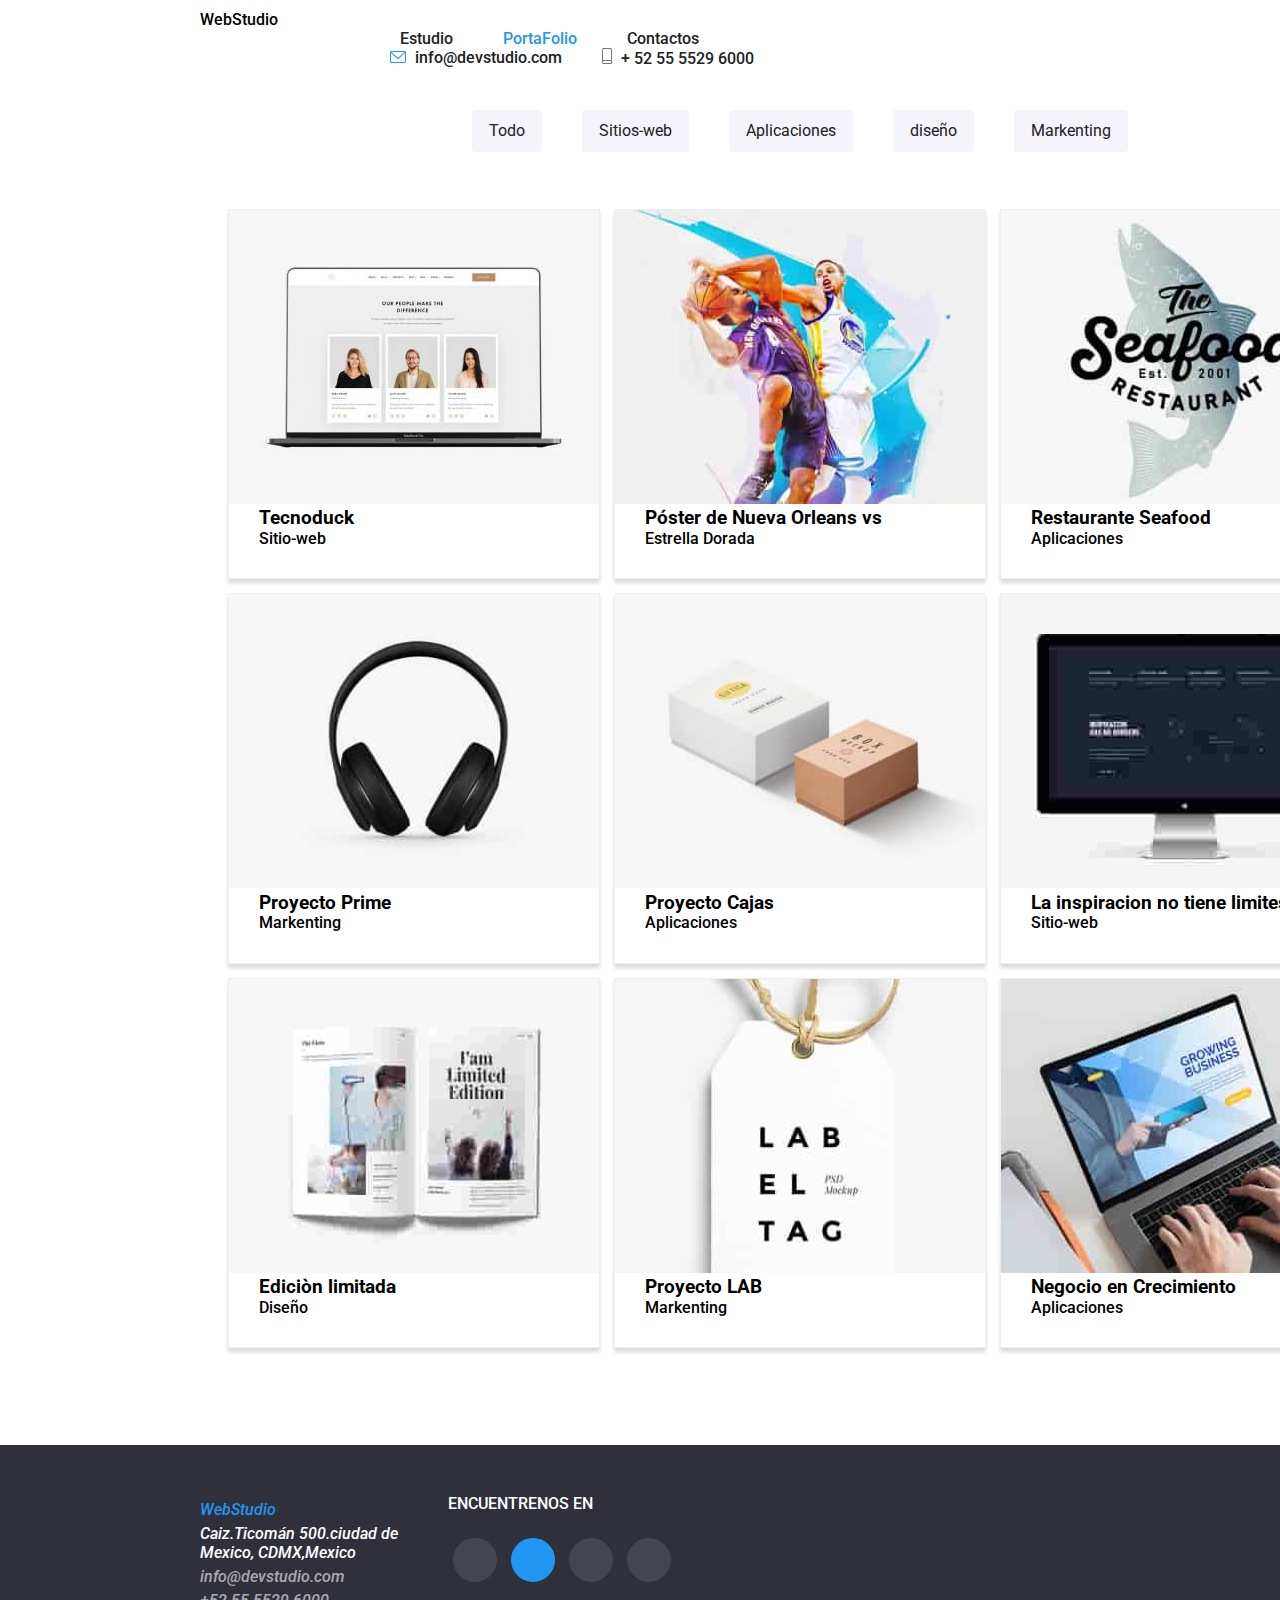
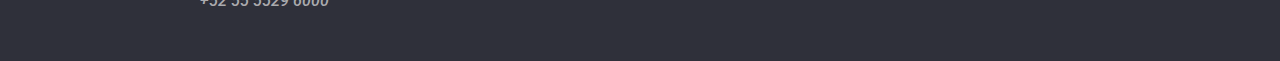
==== commit 011163cb: "Update portafolio.html" ====
--- a/portafolio.html
+++ b/portafolio.html
@@ -13,40 +13,48 @@
   <link href="https://fonts.googleapis.com/css2?family=Roboto:wght@400;500;700;900&display=swap" rel="stylesheet">
 </head>
 <body>
-  <header>
-    <!-- logo -->
-    <a href="index.html"> WebStudio</a>
-    <!-- menu -->
-    <nav class="header-nav">
-      <ul class="header-nav-ul">
-        <li><a href="index.html" class="link"> Estudio</a></li>
-        <li>
-          <a href="portafolio.html" class=" logo link">PortaFolio</a>
-        </li>
-        <li><a href="index.html" class="link"> Contactos</a></li>
-      </ul>
-    </nav>
-    <!-- contactenos -->
-    <ul class="header-nav-social">
-      <!-- email svg -->
-      <li class="svg-padding ">
-          <a class="link" href="mailto:info@devstudio.com">
-            <svg class="icon-email">
-              <use xlink:href="/images/icons.svg#email"></use>
-            </svg>
-            info@devstudio.com
-          </a>
-      </li>
-      <!-- cellphon svg -->
-      <li class="svg-padding ">
-        <a href="mailto:info@devstudio.com" class="link ">
-          <svg class="icon-cellphon">
-          <use xlink:href="/images/icons.svg#cellphon"></use>
-          </svg>
-          + 52 55 5529 6000
-        </a>
-      </li>
-    </ul>
+  <header class="cabecera">
+    <div class="container div-header">
+        <!-- logo -->
+        <a href="index.html " class= "logotext"> WebStudio</a>
+        <div>
+          <!-- menu -->
+          <nav>
+            <ul class="header-nav-ul">
+              <li>
+                <a href="index.html" class="link">Estudio</a>
+              </li>
+              <li>
+                <a href="portafolio.html" class="link logo">PortaFolio</a>
+              </li>
+              <li><a href="index.html" class="link"> Contactos</a></li>
+            </ul>
+          </nav>
+        </div>
+      <div>
+        <!-- contactenos -->
+        <ul class="header-nav-social">
+          <!-- email svg -->
+          <li class="svg-padding ">
+            <a class="link" href="mailto:info@devstudio.com">
+              <svg class="icon-email icon-csg-header">
+                <use xlink:href="images/icons.svg#email"></use>
+              </svg>
+              info@devstudio.com
+            </a>
+          </li>
+          <!-- cellphon svg -->
+          <li class="svg-padding ">
+            <a href="mailto:info@devstudio.com" class="link ">
+              <svg class="icon-cellphon icon-csg-header">
+                <use xlink:href="images/icons.svg#cellphon"></use>
+              </svg>
+              + 52 55 5529 6000
+            </a>
+          </li>
+        </ul>
+      </div>
+    </div>
   </header>
   <!--main content-->
   <main>
@@ -183,7 +191,7 @@
         <address>
           <ul class="footer-ul">
             <li>
-              <a href="index.html" class="logo "> WebStudio</a>
+              <a href="index.html" class="logo .logo-text "> WebStudio</a>
             </li>
             <li class="">
               <a href="#" class="footer-text">Caiz.Ticomán 500.ciudad de <br> Mexico, CDMX,Mexico</a>
@@ -206,7 +214,7 @@
           <li class=" ">
             <a class="" href="#">
               <svg class="footer-svg">
-                <use xlink:href="/images/icons.svg#instagramF"></use>
+                <use xlink:href="images/icons.svg#instagramF"></use>
               </svg>
             </a>
           </li>
@@ -214,7 +222,7 @@
           <li class="">
             <a class="" href="#">
               <svg class="footer-svg">
-                <use xlink:href="/images/icons.svg#twiterF"></use>
+                <use xlink:href="images/icons.svg#twiterF"></use>
               </svg>
             </a>
           </li>
@@ -222,7 +230,7 @@
           <li class="">
             <a class="" href="#">
               <svg class="footer-svg">
-                <use xlink:href="/images/icons.svg#facebookF"></use>
+                <use xlink:href="images/icons.svg#facebookF"></use>
               </svg>
             </a>
           </li>
@@ -230,7 +238,7 @@
           <li class="">
             <a class="" href="#">
               <svg class="footer-svg">
-                <use xlink:href="/images/icons.svg#linkedindF"></use>
+                <use xlink:href="images/icons.svg#linkedindF"></use>
               </svg>
             </a>
           </li>
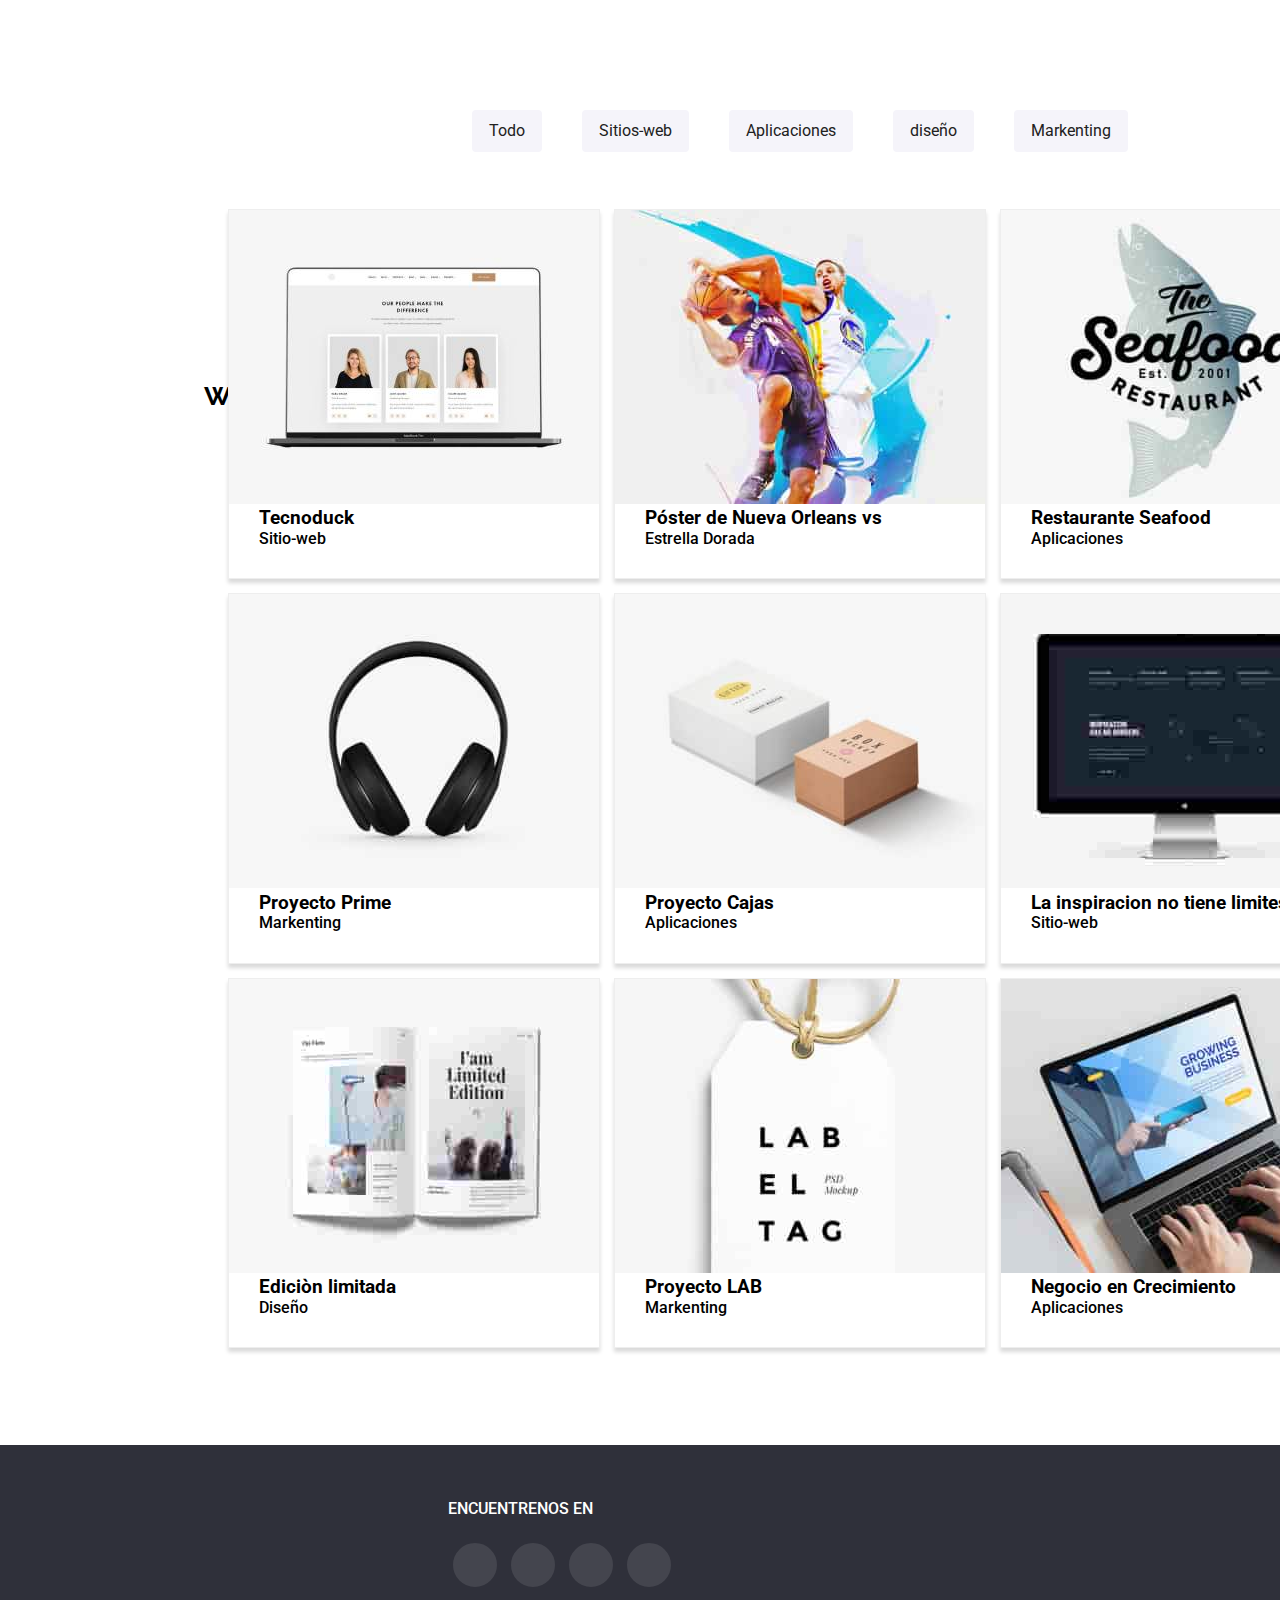
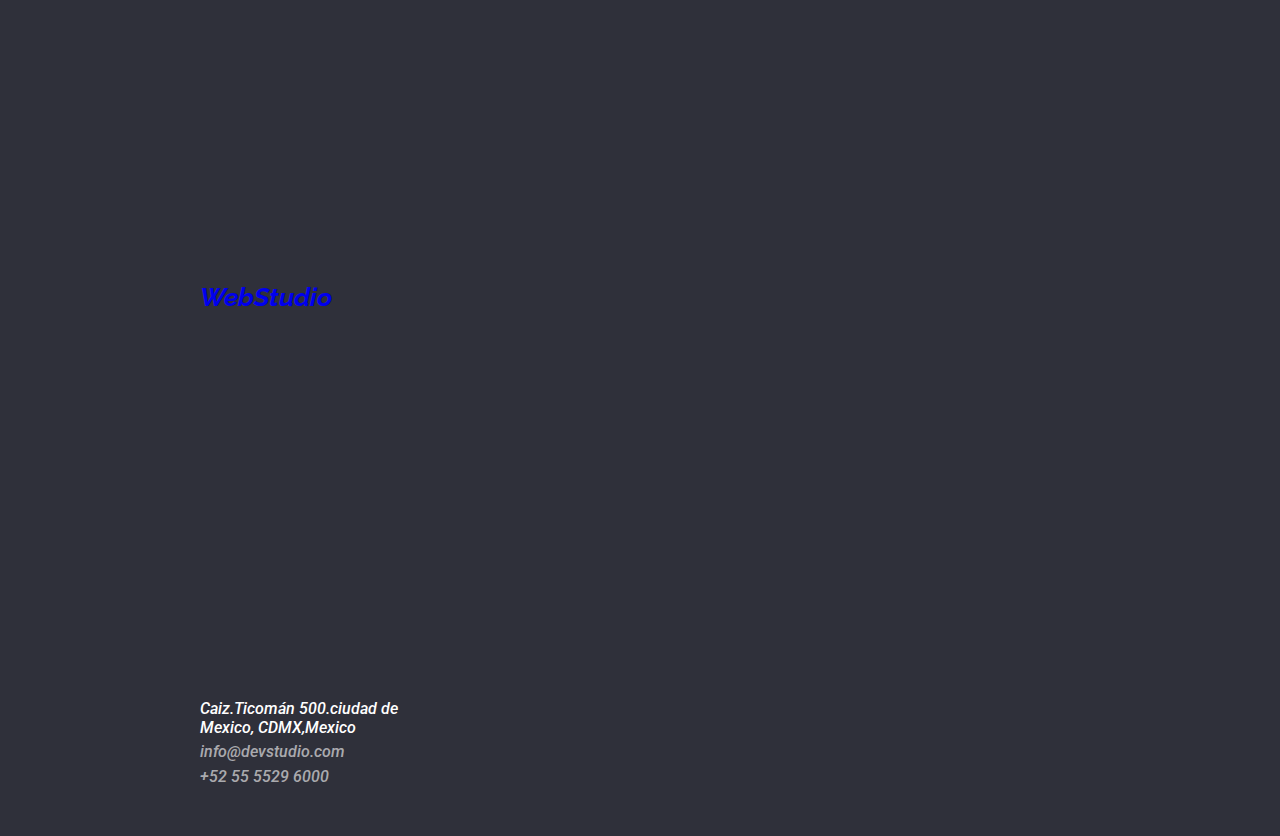
==== commit ea68d48e: "Update portafolio.html" ====
--- a/portafolio.html
+++ b/portafolio.html
@@ -16,7 +16,7 @@
   <header class="cabecera">
     <div class="container div-header">
         <!-- logo -->
-        <a href="index.html " class= "logotext"> WebStudio</a>
+        <a href="index.html " class= "logo-text link"> WebStudio</a>
         <div>
           <!-- menu -->
           <nav>
@@ -25,7 +25,7 @@
                 <a href="index.html" class="link">Estudio</a>
               </li>
               <li>
-                <a href="portafolio.html" class="link logo">PortaFolio</a>
+                <a href="portafolio.html" class="link page-active">PortaFolio</a>
               </li>
               <li><a href="index.html" class="link"> Contactos</a></li>
             </ul>
@@ -35,18 +35,18 @@
         <!-- contactenos -->
         <ul class="header-nav-social">
           <!-- email svg -->
-          <li class="svg-padding ">
-            <a class="link" href="mailto:info@devstudio.com">
-              <svg class="icon-email icon-csg-header">
+          <li class="svg-padding link">
+            <a href="mailto:info@devstudio.com">
+              <svg class="icon-email">
                 <use xlink:href="images/icons.svg#email"></use>
               </svg>
               info@devstudio.com
             </a>
           </li>
           <!-- cellphon svg -->
-          <li class="svg-padding ">
-            <a href="mailto:info@devstudio.com" class="link ">
-              <svg class="icon-cellphon icon-csg-header">
+          <li class="svg-padding link ">
+            <a href="mailto:info@devstudio.com">
+              <svg class="icon-cellphon">
                 <use xlink:href="images/icons.svg#cellphon"></use>
               </svg>
               + 52 55 5529 6000
@@ -191,16 +191,16 @@
         <address>
           <ul class="footer-ul">
             <li>
-              <a href="index.html" class="logo .logo-text "> WebStudio</a>
+              <a class="logo-text link" href="index.html" > WebStudio</a>
             </li>
             <li class="">
-              <a href="#" class="footer-text">Caiz.Ticomán 500.ciudad de <br> Mexico, CDMX,Mexico</a>
+              <a class="footer-text link" href="#" >Caiz.Ticomán 500.ciudad de <br> Mexico, CDMX,Mexico</a>
             </li>
             <li class="">
-              <a class="footer-info-whatsapp" href="mailto:info@devstudio.com">info@devstudio.com</a>
+              <a class="footer-info-whatsapp link" href="mailto:info@devstudio.com">info@devstudio.com</a>
             </li>
             <li class="">
-              <a href="tel:+956548494598" class="footer-info-whatsapp">
+              <a href="tel:+956548494598" class="footer-info-whatsapp link">
                 +52 55 5529 6000</a>
             </li>
           </ul>
@@ -211,24 +211,24 @@
         <p class="footer-text ">ENCUENTRENOS EN </p>
         <ul class="footer-ul footer-ul-svg ">
           <!-- instagram -->
-          <li class=" ">
-            <a class="" href="#">
+          <li class="footer-svg-hover">
+            <a href="#">
               <svg class="footer-svg">
                 <use xlink:href="images/icons.svg#instagramF"></use>
               </svg>
             </a>
           </li>
           <!-- twiter-->
-          <li class="">
-            <a class="" href="#">
+          <li class="footer-svg-hover">
+            <a href="#">
               <svg class="footer-svg">
                 <use xlink:href="images/icons.svg#twiterF"></use>
               </svg>
             </a>
           </li>
           <!-- facebook-->
-          <li class="">
-            <a class="" href="#">
+          <li class="footer-svg-hover">
+            <a href="#">
               <svg class="footer-svg">
                 <use xlink:href="images/icons.svg#facebookF"></use>
               </svg>
@@ -236,8 +236,8 @@
           </li>
           <!-- linkedin-->
           <li class="">
-            <a class="" href="#">
-              <svg class="footer-svg">
+            <a href="#">
+              <svg class="footer-svg footer-svg-hover">
                 <use xlink:href="images/icons.svg#linkedindF"></use>
               </svg>
             </a>
--- a/css/styles.css
+++ b/css/styles.css
@@ -18,7 +18,6 @@
   --footer-color-text2: rgba(255, 255, 255, 0.6);
   --img-svg-details: #f5f4fa;
 }
-
 body {
   -webkit-text-size-adjust:auto;
   margin: auto;
@@ -27,7 +26,6 @@
   font-family: "Roboto", sans-serif;
   font-weight: 500;
 }
-
 main {
   margin: auto;
   background-color: var(--main-color);
@@ -38,12 +36,21 @@
   width: 1200px;
 }
 /* class header  */
-header {
-  margin: auto;
-  width: 1600px;
+.cabecera{
+  margin: auto;
+  width: 1600px; 
   height: 80px;
+  margin: auto;
+  display: flex;
+  flex-direction: row;
+  align-items: center;
+  justify-content: center;
+
   background-color: var(--header-color);
-  display: flex;
+}
+.div-header{
+  display: flex;
+  flex-direction: row;
   align-items: center;
   justify-content: center;
 }
@@ -55,62 +62,78 @@
 .svg-padding {
   margin-left: 30px;
 }
-/* svg   contact nav  */
+.header-nav-ul {
+  display: flex;
+  align-items: center;
+  padding-left: 150px;
+  color: var(--texto-menu-color);
+}
+.header-nav-ul li {
+  list-style: none;
+  padding-left: 50px;
+}
+/* menu social */
+.header-nav-social {
+  display: flex;
+  align-items: center;
+  padding-left: 150px;
+  color: var(--texto-menu-color);
+}
+.header-nav-social li {
+  list-style: none;
+  padding-left: 10px;
+}
+.logo {
+  color: var(--logo-color-text);
+  text-decoration: none;
+}
+.logo-text{
+  font-family: 'Raleway';
+  font-weight: 700;
+  font-size: 26px; 
+  line-height: 30.52;
+}
+/* color texto menu redes */
+.text-color {
+  color: var(--section-attentin-text-color);
+}
+/* pseudaclases de estado  */
+.link:hover,
+.link:focus {
+  color: var(--logo-color-text);
+}
+
+.link:active {
+  color: var(--logo-color-text);
+}
+.linkn:hover,
+.linkn:hover:focus {
+  color: var(--logo-color-text);
+}
+/*------ svg   contact nav*/
 .icon-email {
   width: 16px;
   height: 12px;
   margin-right: 5px;
 }
-
 .icon-cellphon {
   width: 10px;
   height: 16px;
   margin-right: 5px;
 }
-.header-nav-ul {
-  display: flex;
-  align-items: center;
-  padding-left: 150px;
-  color: var(--texto-menu-color);
-}
-.header-nav-ul li {
-  list-style: none;
-  padding-left: 50px;
-}
-/* menu social */
-.header-nav-social {
-  display: flex;
-  align-items: center;
-  padding-left: 150px;
-  color: var(--texto-menu-color);
-}
-.header-nav-social LI {
-  list-style: none;
-  padding-left: 10px;
-}
-
-.logo {
-  color: var(--logo-color-text);
-  text-decoration: none;
-}
-/* color texto menu redes */
-.text-color {
-  color: var(--section-attentin-text-color);
-}
-/* pseudaclases de estado  */
-.link:hover,
-.link:focus {
-  color: var(--logo-color-text);
-}
-
-.link:active {
-  color: var(--logo-color-text);
-}
-.linkn:hover,
-.linkn:hover:focus {
-  background-color: hsl(0, 89%, 35%);
-}
-/* starts one section  solution  */
+/* hover img svg  */
+.icon-csg-header:hover,
+.icon-csg-header:focus{
+  background-color: #2196F3;
+  border: 0px solid #2196F3;
+  fill: #03a9f4;
+  stroke:#757575; 
+  /* stroke-width: 1px;  */
+  /* width: 12px;
+  height: 12px; */
+}
+
+/*------------------starts one section  solution--------------- */
 
 h2 {
   color: #212121;
@@ -148,7 +171,7 @@
 
 .button-main:hover, 
 .button-main:focus{
-  background-color: #2174d4;
+  background-color: #337fd7;
 }
 .button-main:active {
   background-color: #2174d4;
@@ -192,11 +215,14 @@
   width: 270px;
   height: 280px;
   margin: 12px;
+  /* box-shadow: 0px 0px 0px rgba(129, 7, 7, 0.1), 0px 1px 2px rgba(0, 0, 0, 0.08),
+  0px 0px 0px rgba(0, 0, 0, 0.12);
+  border-radius: 0px; */
 }
 .sect-two-li:hover,
 .sect-two-li:focus{
-  background-color: #ffffff; 
-  box-shadow: 0px 4px 4px rgba(255, 255, 255, 0.7);
+  background-color:whitesmoke;
+  box-shadow: 0px 2px 2px rgba(255, 255, 255, 0.7);
   border-radius: 4px;
 }
 /* ------------end two section attentin to detail----------------------- */
@@ -227,59 +253,76 @@
 
 /* --- start four section-aour team ---- ---------------------------------*/
 .title-sect-4{
-  padding-top: 60px;
   padding-bottom:40px;
 }
 .sec-four-color{
-  width: 1600px;
   background-color:var(--img-svg-details);
 }
-.sect-div-4-main{
+.all-cards-ul{
+  display: inline;  
   display: flex;
   flex-direction: row;
-  align-items: center;
+  align-items: center;  
   justify-content: center;
-}
-.sect-four-our-team-ul {
+  gap: 28px;
+}
+.sect-four-li-our-team{
+  display: inline; 
+  box-shadow: 0px 3px 3px rgba(129, 7, 7, 0.1), 0px 1px 2px rgba(0, 0, 0, 0.08),
+  0px 2px 2px rgba(0, 0, 0, 0.12);
+  border-radius: 4px;
+}
+.social-networks{
   text-align: center;
-  padding: 10px;
+}
+.social-networks li{
+  display: inline; 
+}
+.social-networks > li a {
+  text-decoration: none; 
+}
+.sect-four-title-team{
+display: flex;
+flex-direction: column;
+align-items: center;  
+justify-content: center;
+gap: 10px;
+padding-top: 20px;
 }
 .text-esct-4{
-  text-align: center;
   color: var(--section-attentin-text-color);
-   padding-bottom: 10px; 
-}
-.sect-four-our-team-ul li {
-  display:inline;
-}
-.sect-four-our-team-ul > li a {
-  text-decoration: none; 
-}
+}
+
 .img-our-team {
   width: 270px;
   height: 260px;
 }
-/*hover  */
+/* images SVG network  */
+.sect-4-img-svg {
+  width: 20px;
+  height: 20px;
+  margin: 10px;
+}
+/*hover  cards  */
 .sect-4-card:hover,
 .sect-4-card:focus {
   background-color: whitesmoke;
   border: 0px solid #757575;
-  box-shadow: 0px 3px 3px rgba(129, 7, 7, 0.1), 0px 1px 2px rgba(0, 0, 0, 0.08),
-  0px 2px 2px rgba(0, 0, 0, 0.12);
-  border-radius: 4px;
-}
-/* images SVG network  */
-.sect-4-instragram-svg {
-  width: 44px;
-  height: 44px;
-  margin-right: 10px;
-}
-.sect-4-tw-fb-link-svg {
-  width: 20px;
-  height: 20px;
-  text-align: center;
-  margin: 10px;
-}
+  box-shadow: 0px 3px 3px rgba(129, 7, 7, 0.1), 0px 1px 2px rgba(0, 0, 0, 0.08);
+}
+
+/*hover  imgs SVG */
+.sect-4-img-svg:hover,
+.sect-4-img-svg:focus {
+  background-color: #2196F3;
+border: 0px solid #2196F3;
+  fill: #AFB1B8;
+  stroke:#AFB1B8;
+  /* stroke-width: 1px;*/
+  border-radius: 1px; 
+}
+
+
 /* ---end four section-aour team ---- ---------------------------------*/
 
 /* ---start  section 5   regular customer ---- ---------------------------------*/
@@ -369,7 +412,6 @@
   padding-top: 50px;
   padding-bottom: 90px;
 }
-
 .section-two-ul {
   display: flex;
   /* permite que los elementos queden en fila */
@@ -379,7 +421,6 @@
   /* central en contendo*/
   list-style: none;
 }
-
 .section-two-li {
   display: inline-block;
   /* quita los . (punto al elemento LI */
@@ -406,7 +447,6 @@
   margin-bottom: 30px;
 }
 /* -------------end- portafolio---------------------------------------------------------------------------- */
-
 /* ---------start footer   ------------------------------------------------------------------------ */
 footer {
   margin: auto;
@@ -437,6 +477,7 @@
 }
 .div-foot-svg{
   padding-left: 50px;
+  padding-top: 5px;
 }
 .footer-ul-svg {
   padding-top: 20px;
@@ -452,10 +493,21 @@
 }
 .footer-svg:hover,
 .footer-svg:focus{
-  background-color: var(--footer-color-text1);
-  box-shadow: 0px 3px 1px rgba(0, 0, 0, 0.1), 0px 1px 2px rgba(0, 0, 0, 0.08),
-  0px 2px 2px rgba(0, 0, 0, 0.12);
-}
-
-
-
+  background-color: #2196F3; 
+  border: 2px solid #2196F3;
+  fill: #2196F3;
+  fill: #2196F3;
+  border-radius: 1px;
+
+
+}
+
+.icon-svg-footer:hover,
+.icon-svg-footer:focus{
+  background-color: #2196F3;
+  border: 0px solid #2196F3;
+  fill: #2196F3;
+
+}
+
+
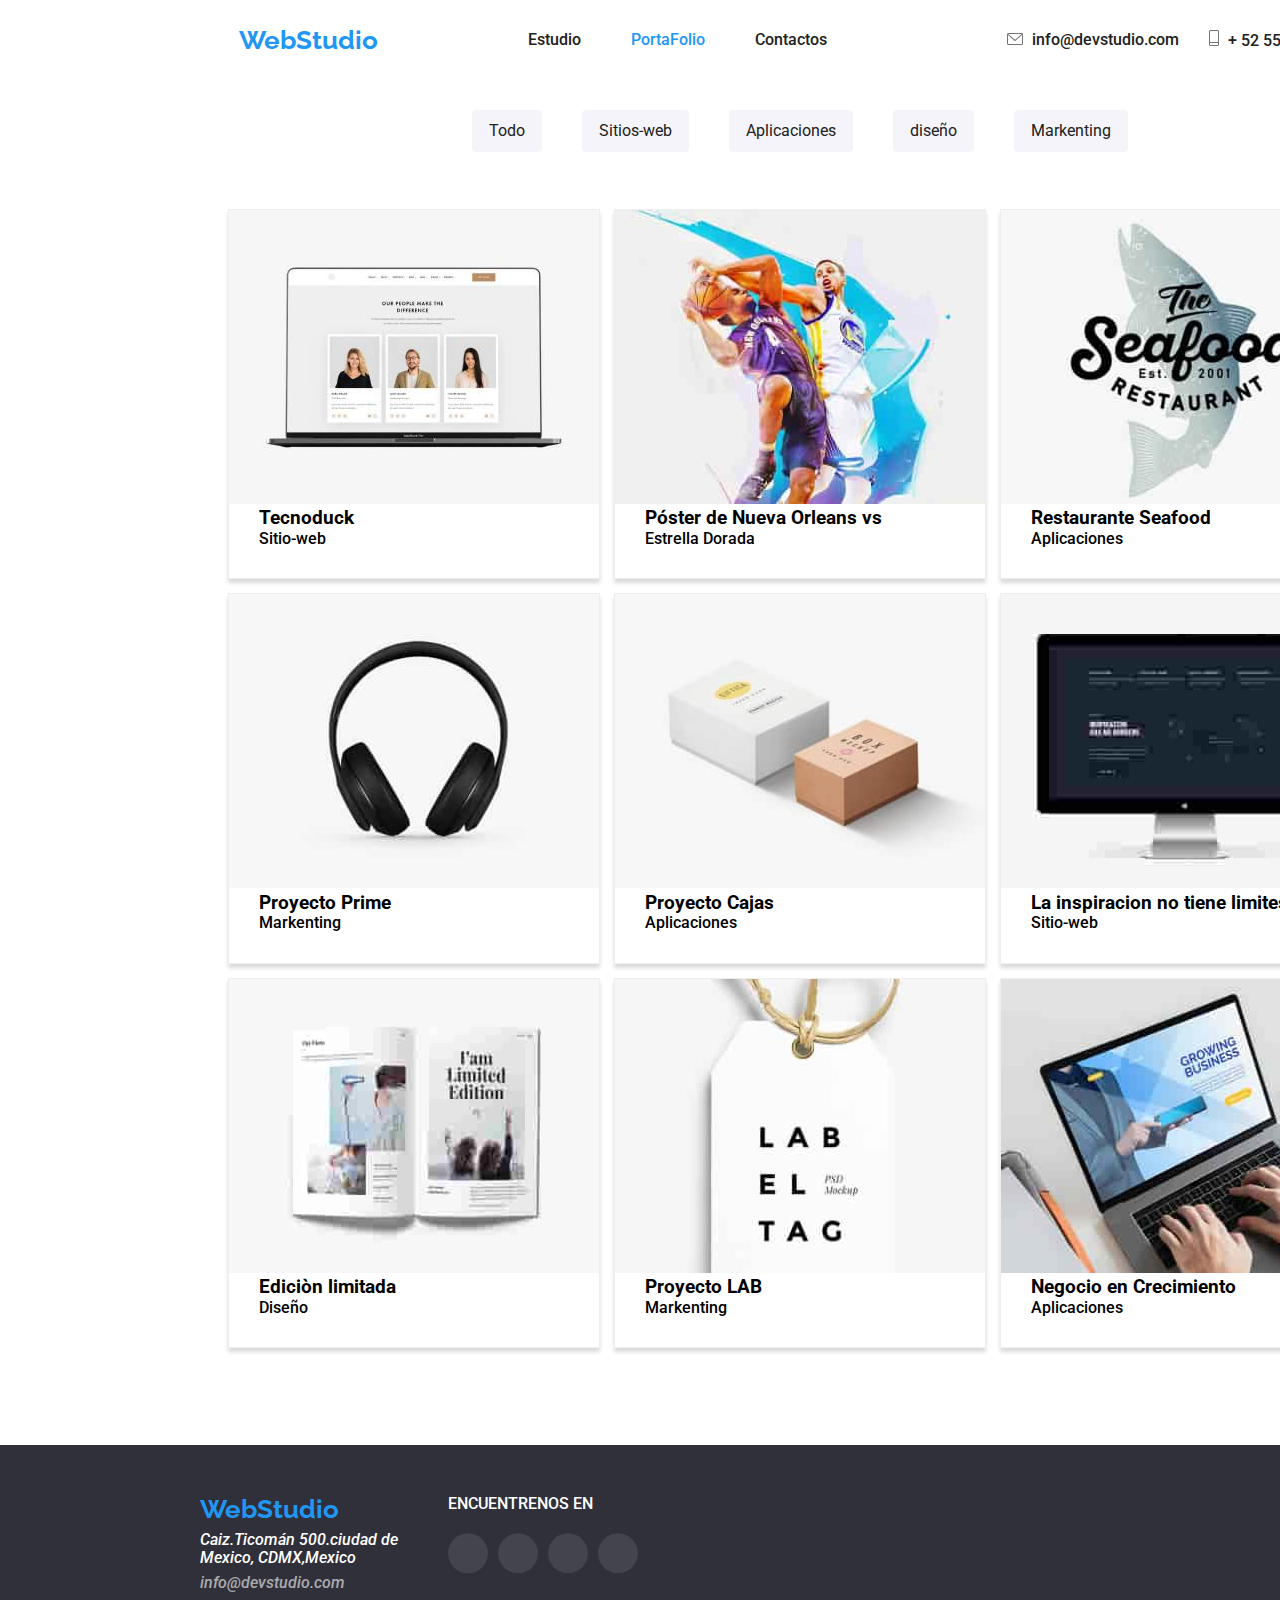
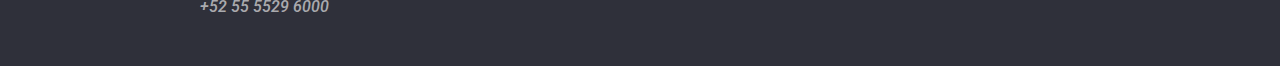
==== commit 070c9607: "Update portafolio.html" ====
--- a/portafolio.html
+++ b/portafolio.html
@@ -185,16 +185,17 @@
   </main>
   <!-- end  main content -->
   <!--   start footer   -->
-  <footer>
-    <div class="container div-foot ">
-      <div>
+  <footer >
+    <div class="div-foot-main">  
+      <div>
+        <a class="text-logo-foot link" href="index.html" > WebStudio</a>
         <address>
           <ul class="footer-ul">
-            <li>
+            <!-- <li>
               <a class="logo-text link" href="index.html" > WebStudio</a>
-            </li>
+            </li> -->
             <li class="">
-              <a class="footer-text link" href="#" >Caiz.Ticomán 500.ciudad de <br> Mexico, CDMX,Mexico</a>
+              <a class="footer-text link" href="#" >Caiz.Ticomán 500.ciudad de</br>Mexico, CDMX,Mexico</a>
             </li>
             <li class="">
               <a class="footer-info-whatsapp link" href="mailto:info@devstudio.com">info@devstudio.com</a>
@@ -207,43 +208,44 @@
         </address>
       </div>
       <!-- footer-social-networks -->
-      <div class="div-foot-svg">
-        <p class="footer-text ">ENCUENTRENOS EN </p>
-        <ul class="footer-ul footer-ul-svg ">
+      <div>
+        <p class="footer-text ">ENCUENTRENOS EN </p> 
+        <ul class="social-networks-footer ">
           <!-- instagram -->
-          <li class="footer-svg-hover">
-            <a href="#">
-              <svg class="footer-svg">
-                <use xlink:href="images/icons.svg#instagramF"></use>
+          <li class=" ">
+            <a href="#" class="svg-half-foot svg-circulo-foot">
+              <svg class="sect-4-img-svg ">
+                <use xlink:href="images/icons.svg#instagram"></use>
               </svg>
             </a>
           </li>
           <!-- twiter-->
-          <li class="footer-svg-hover">
-            <a href="#">
-              <svg class="footer-svg">
-                <use xlink:href="images/icons.svg#twiterF"></use>
+          <li class=" ">
+            <a href="#" class="svg-half-foot svg-circulo-foot">
+              <svg class="sect-4-img-svg ">
+                <use xlink:href="images/icons.svg#twitter"></use>
               </svg>
             </a>
           </li>
           <!-- facebook-->
-          <li class="footer-svg-hover">
-            <a href="#">
-              <svg class="footer-svg">
-                <use xlink:href="images/icons.svg#facebookF"></use>
+          <li class=" ">
+            <a href="#" class="svg-half-foot svg-circulo-foot">
+              <svg class="sect-4-img-svg ">
+                <use xlink:href="images/icons.svg#facebook"></use>
               </svg>
             </a>
           </li>
           <!-- linkedin-->
-          <li class="">
-            <a href="#">
-              <svg class="footer-svg footer-svg-hover">
-                <use xlink:href="images/icons.svg#linkedindF"></use>
+          <li class=" ">
+            <a href="#" class="svg-half-foot svg-circulo-foot">
+              <svg class="sect-4-img-svg ">
+                <use xlink:href="images/icons.svg#linkedin"></use>
               </svg>
             </a>
           </li>
         </ul>
       </div>
+
     </div>
   </footer>
   <!-- endfooter -->
--- a/css/styles.css
+++ b/css/styles.css
@@ -35,17 +35,16 @@
   margin: auto;
   width: 1200px;
 }
+
 /* class header  */
 .cabecera{
   margin: auto;
-  width: 1600px; 
+  width: 1600px;
   height: 80px;
-  margin: auto;
-  display: flex;
-  flex-direction: row;
-  align-items: center;
-  justify-content: center;
-
+  display: flex;
+  flex-direction: row;
+  align-items: center;
+  justify-content: center;
   background-color: var(--header-color);
 }
 .div-header{
@@ -53,6 +52,7 @@
   flex-direction: row;
   align-items: center;
   justify-content: center;
+  text-align: left;
 }
 header a {
   text-decoration: none;
@@ -65,7 +65,7 @@
 .header-nav-ul {
   display: flex;
   align-items: center;
-  padding-left: 150px;
+  padding-left: 100px;
   color: var(--texto-menu-color);
 }
 .header-nav-ul li {
@@ -81,17 +81,18 @@
 }
 .header-nav-social li {
   list-style: none;
-  padding-left: 10px;
-}
-.logo {
-  color: var(--logo-color-text);
-  text-decoration: none;
+  /* padding-left: 10px; */
+}
+
+ .page-active {
+  color: var( --logo-color-text);
 }
 .logo-text{
+  color: var( --logo-color-text);
   font-family: 'Raleway';
   font-weight: 700;
-  font-size: 26px; 
-  line-height: 30.52;
+  font-size: 26px;
+  Line-height:30.52px;
 }
 /* color texto menu redes */
 .text-color {
@@ -101,13 +102,12 @@
 .link:hover,
 .link:focus {
   color: var(--logo-color-text);
-}
-
+  color: var(--logo-color-text);
+  border: 0px solid #2196F3;
+  /* fill: #03a9f4; */
+  stroke:#2196F3;
+}
 .link:active {
-  color: var(--logo-color-text);
-}
-.linkn:hover,
-.linkn:hover:focus {
   color: var(--logo-color-text);
 }
 /*------ svg   contact nav*/
@@ -121,18 +121,6 @@
   height: 16px;
   margin-right: 5px;
 }
-/* hover img svg  */
-.icon-csg-header:hover,
-.icon-csg-header:focus{
-  background-color: #2196F3;
-  border: 0px solid #2196F3;
-  fill: #03a9f4;
-  stroke:#757575; 
-  /* stroke-width: 1px;  */
-  /* width: 12px;
-  height: 12px; */
-}
-
 /*------------------starts one section  solution--------------- */
 
 h2 {
@@ -169,7 +157,7 @@
   margin-top: 20px;
 }
 
-.button-main:hover, 
+.button-main:hover,
 .button-main:focus{
   background-color: #337fd7;
 }
@@ -193,10 +181,10 @@
   font-weight: 400;
   font-size: 14px;
   line-height: 24px;
-  padding-top: 10px; 
+  padding-top: 10px;
 }
 .sect-two{
-  width: 1170px;  
+  width: 1170px;
   padding-top: 94px;
 }
 .sect-two-ul{
@@ -259,32 +247,38 @@
   background-color:var(--img-svg-details);
 }
 .all-cards-ul{
-  display: inline;  
-  display: flex;
-  flex-direction: row;
-  align-items: center;  
+  display: inline;
+  display: flex;
+  flex-direction: row;
+  align-items: center;
   justify-content: center;
   gap: 28px;
 }
 .sect-four-li-our-team{
-  display: inline; 
+  display: inline;
   box-shadow: 0px 3px 3px rgba(129, 7, 7, 0.1), 0px 1px 2px rgba(0, 0, 0, 0.08),
   0px 2px 2px rgba(0, 0, 0, 0.12);
   border-radius: 4px;
 }
 .social-networks{
   text-align: center;
+  display: flex;
+  flex-direction: row;
+  align-items: center;
+  justify-content: center;
+  gap: 10px;
+  padding:20px;
 }
 .social-networks li{
-  display: inline; 
+  display: inline;
 }
 .social-networks > li a {
-  text-decoration: none; 
+  text-decoration: none;
 }
 .sect-four-title-team{
 display: flex;
 flex-direction: column;
-align-items: center;  
+align-items: center;
 justify-content: center;
 gap: 10px;
 padding-top: 20px;
@@ -301,7 +295,6 @@
 .sect-4-img-svg {
   width: 20px;
   height: 20px;
-  margin: 10px;
 }
 /*hover  cards  */
 .sect-4-card:hover,
@@ -310,18 +303,31 @@
   border: 0px solid #757575;
   box-shadow: 0px 3px 3px rgba(129, 7, 7, 0.1), 0px 1px 2px rgba(0, 0, 0, 0.08);
 }
-
-/*hover  imgs SVG */
-.sect-4-img-svg:hover,
-.sect-4-img-svg:focus {
-  background-color: #2196F3;
-border: 0px solid #2196F3;
+  /* imagenes svg  + hover  imgs SVG */
+.svg-circulo{
+  width: 40px;
+  height: 40px;
+  clip-path: circle();
+  background-color:var(--img-svg-details);
+  margin: 0px;
+  display: flex;
+  align-items: center;
+  justify-content: center;
+}
+.svg-circulo:hover{
+  width: 40px;
+  height: 40px;
+  /* clip-path: circle(); */
+  background-color: #03a9ff;
+  /* fill: rgb(255, 255, 255); */
+}
+.svg-half{
+  /* fill: rgb(197, 197, 197); */
   fill: #AFB1B8;
-  stroke:#AFB1B8;
-  /* stroke-width: 1px;*/
-  border-radius: 1px; 
-}
-
+}
+.svg-half:hover{
+  fill: rgb(255, 255, 255);
+}
 
 /* ---end four section-aour team ---- ---------------------------------*/
 
@@ -336,33 +342,35 @@
 justify-content: center;
 list-style: none;
 margin: 40px;
-}
-.sect-5-customer-ul li{
-  margin: 13px;
-}
-.sect-5-li {
-  text-align: center;
-  width:170px;
-  height:81px;
-  margin: 10px;
-}
-.sect-5-svg{
-  text-align: center;
-  width:170px;
-  height:81px;
-}
-/*hover  */
-.sect-5-hover:hover,
-.sect-5-hover:focus {
-  background-color: whitesmoke;
-  border: 0px solid white;
-  box-shadow: 0px 3px 3px rgba(227, 222, 222, 0.1), 0px 1px 2px rgba(0, 0, 0, 0.08),
-  0px 2px 2px rgba(228, 223, 223, 0.12);
-  border-radius: 4px;
-}
+gap: 28px;
+}
+
+/*------images svg --------------------- */
+.sect-5-img-svg {
+  width: 170px;
+  height: 81px;
+}
+.svg-rectangulo{
+  width: 169px;
+  height: 80px;
+  clip-path: rect();
+  background-color:#fff;
+  border: solid 2px #AFB1B8;
+  border-radius: 4PX;
+  fill: #AFB1B8;
+  display: flex;
+  align-items: center;
+  justify-content: center;
+}
+.svg-rectangulo:hover{
+  border: solid 2px #2196F3;
+  fill: #2196F3;
+}
+.svg-set-5-half{
+  fill: #AFB1B8;
+}
+
 /* ---end  section 5   regular customer ---- ---------------------------------*/
-
-
 /* --------------START STYLES PAGE FORTAFOLIO ------------------------------------------------------- */
 
 /* ------start style page Portafolio -------------------------------------------------------------*/
@@ -455,59 +463,81 @@
   padding-bottom: 50px;
   padding-top: 50px;
 }
+/* logo foot  */
+.text-logo-foot {
+  color: var(--logo-color-text);
+  font-family: 'Raleway';
+  font-weight: 700;
+  font-size: 26px;
+}
+.text-logo-foot{
+text-decoration: none;
+}
 
 .footer-ul li{
  text-decoration: none;
  list-style: none;
- padding-top: 6px;
+ padding-top: 6px; 
 }
 .footer-ul a{
   text-decoration: none;
  }
 .footer-text{
   color: var(--h1-color-white);
+  /* padding-top: 10px;  */
 }
 .footer-info-whatsapp {
   color: var(--footer-color-text2);
 }
+
+.div-foot-main{
+  width: 1200px;
+  margin: auto;
+  display: flex;
+  flex-direction: row;
+  gap: 50px;
+}
 /* footer network svg -------- */
-.div-foot{
-  display: flex;
-  flex-direction: row;
-}
 .div-foot-svg{
-  padding-left: 50px;
-  padding-top: 5px;
-}
-.footer-ul-svg {
-  padding-top: 20px;
-
-}
-.footer-ul-svg li{
+  display: flex;
+  flex-direction: row;
+  align-items: center;
+  justify-content: center;
+  gap: 10px;
+}
+.social-networks-footer{
+  display: flex;
+  flex-direction: row;
+  padding-top:20px; 
+  gap: 10px;
+}
+.social-networks-footer li{
   display:inline;
 }
-.footer-svg {
-  width: 44px;
-  height: 44px;
-  margin: 5px;
-}
-.footer-svg:hover,
-.footer-svg:focus{
-  background-color: #2196F3; 
-  border: 2px solid #2196F3;
-  fill: #2196F3;
-  fill: #2196F3;
-  border-radius: 1px;
-
-
-}
-
-.icon-svg-footer:hover,
-.icon-svg-footer:focus{
-  background-color: #2196F3;
-  border: 0px solid #2196F3;
-  fill: #2196F3;
-
-}
-
-
+ /* imagenes svg  + hover  imgs SVG */
+ .svg-circulo-foot{
+  width: 40px;
+  height: 40px;
+  clip-path: circle();
+  /* background-color: #43444D; */
+  background-color: rgb(67,68,77);
+  margin: 0px;
+  display: flex;
+  align-items: center;
+  justify-content: center;
+}
+.svg-circulo-foot:hover{
+  width: 40px;
+  height: 40px;
+  background-color: #03a9ff;
+  /* fill: rgb(255, 255, 255); */
+}
+.svg-half-foot{
+  /* fill: rgb(197, 197, 197); */
+  fill: #ffffff;
+
+}
+.svg-half-foot:hover{
+  fill: rgb(255, 255, 255);
+}
+
